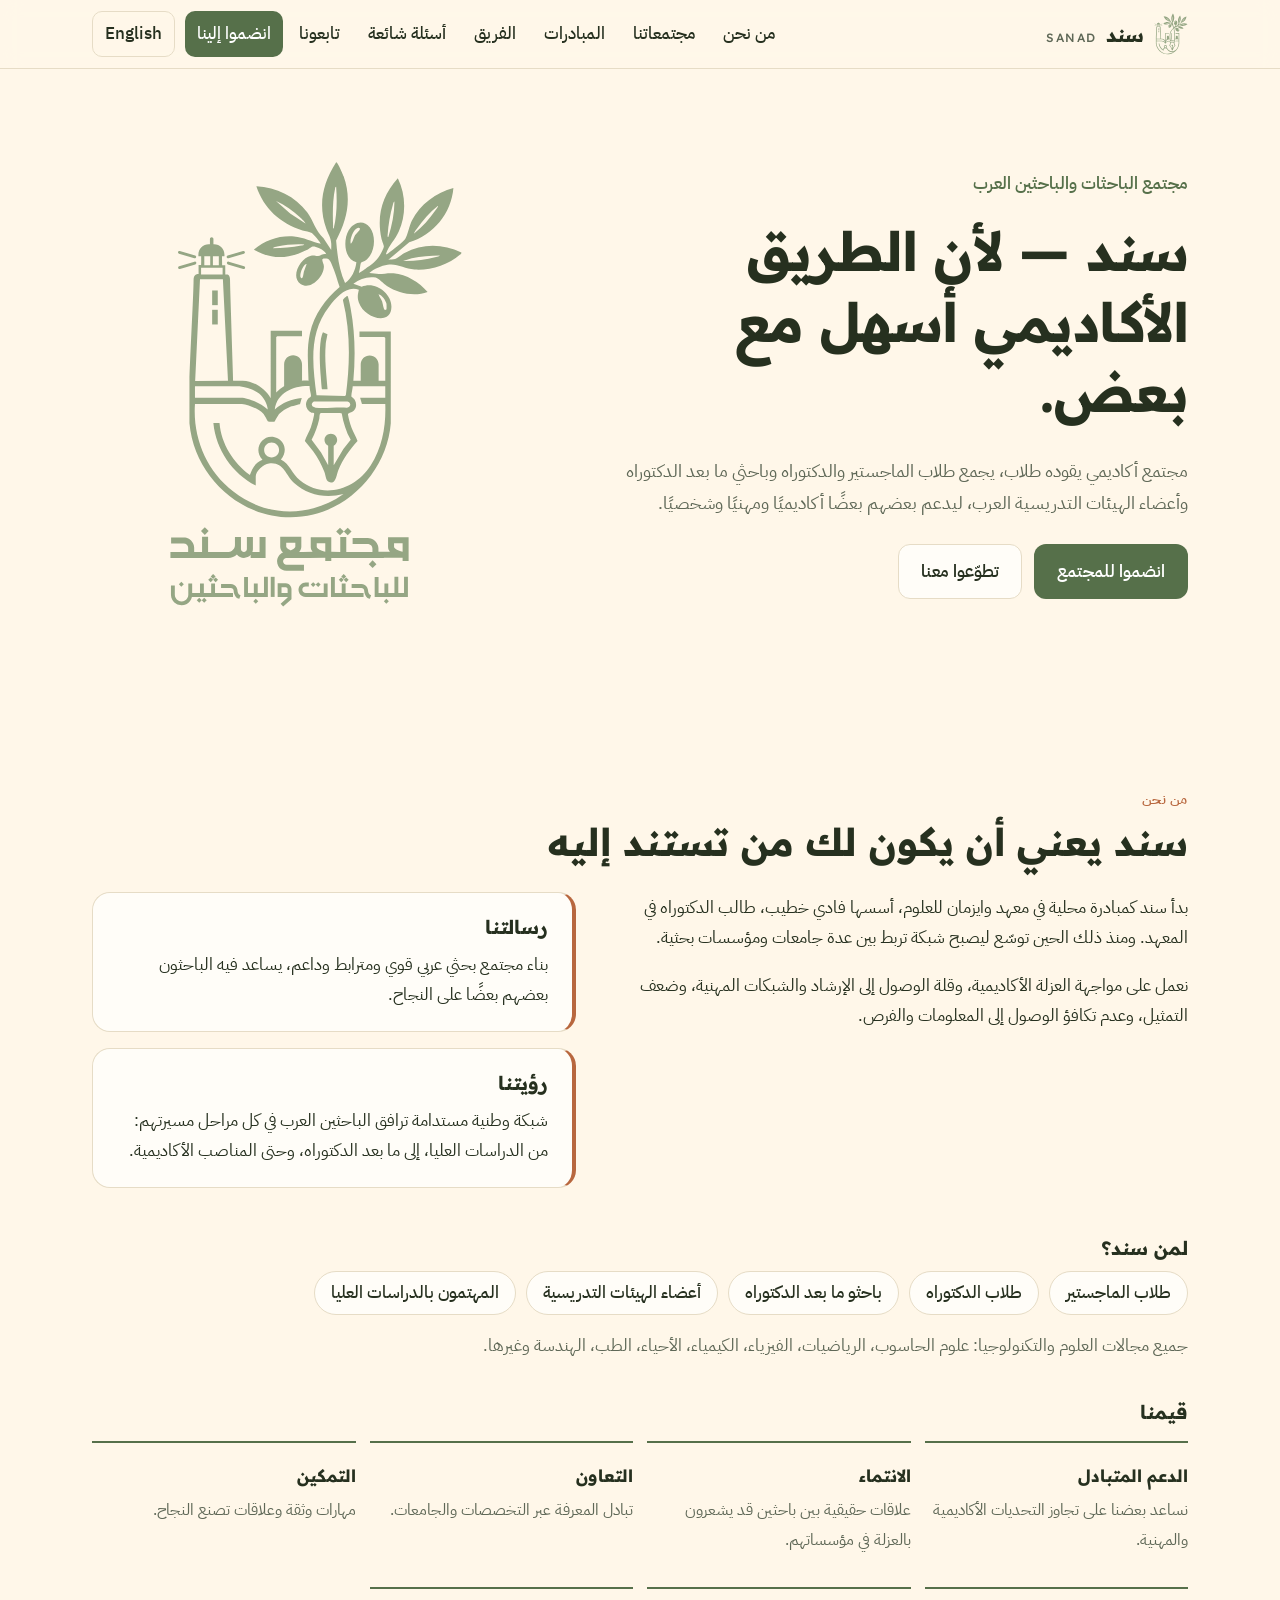
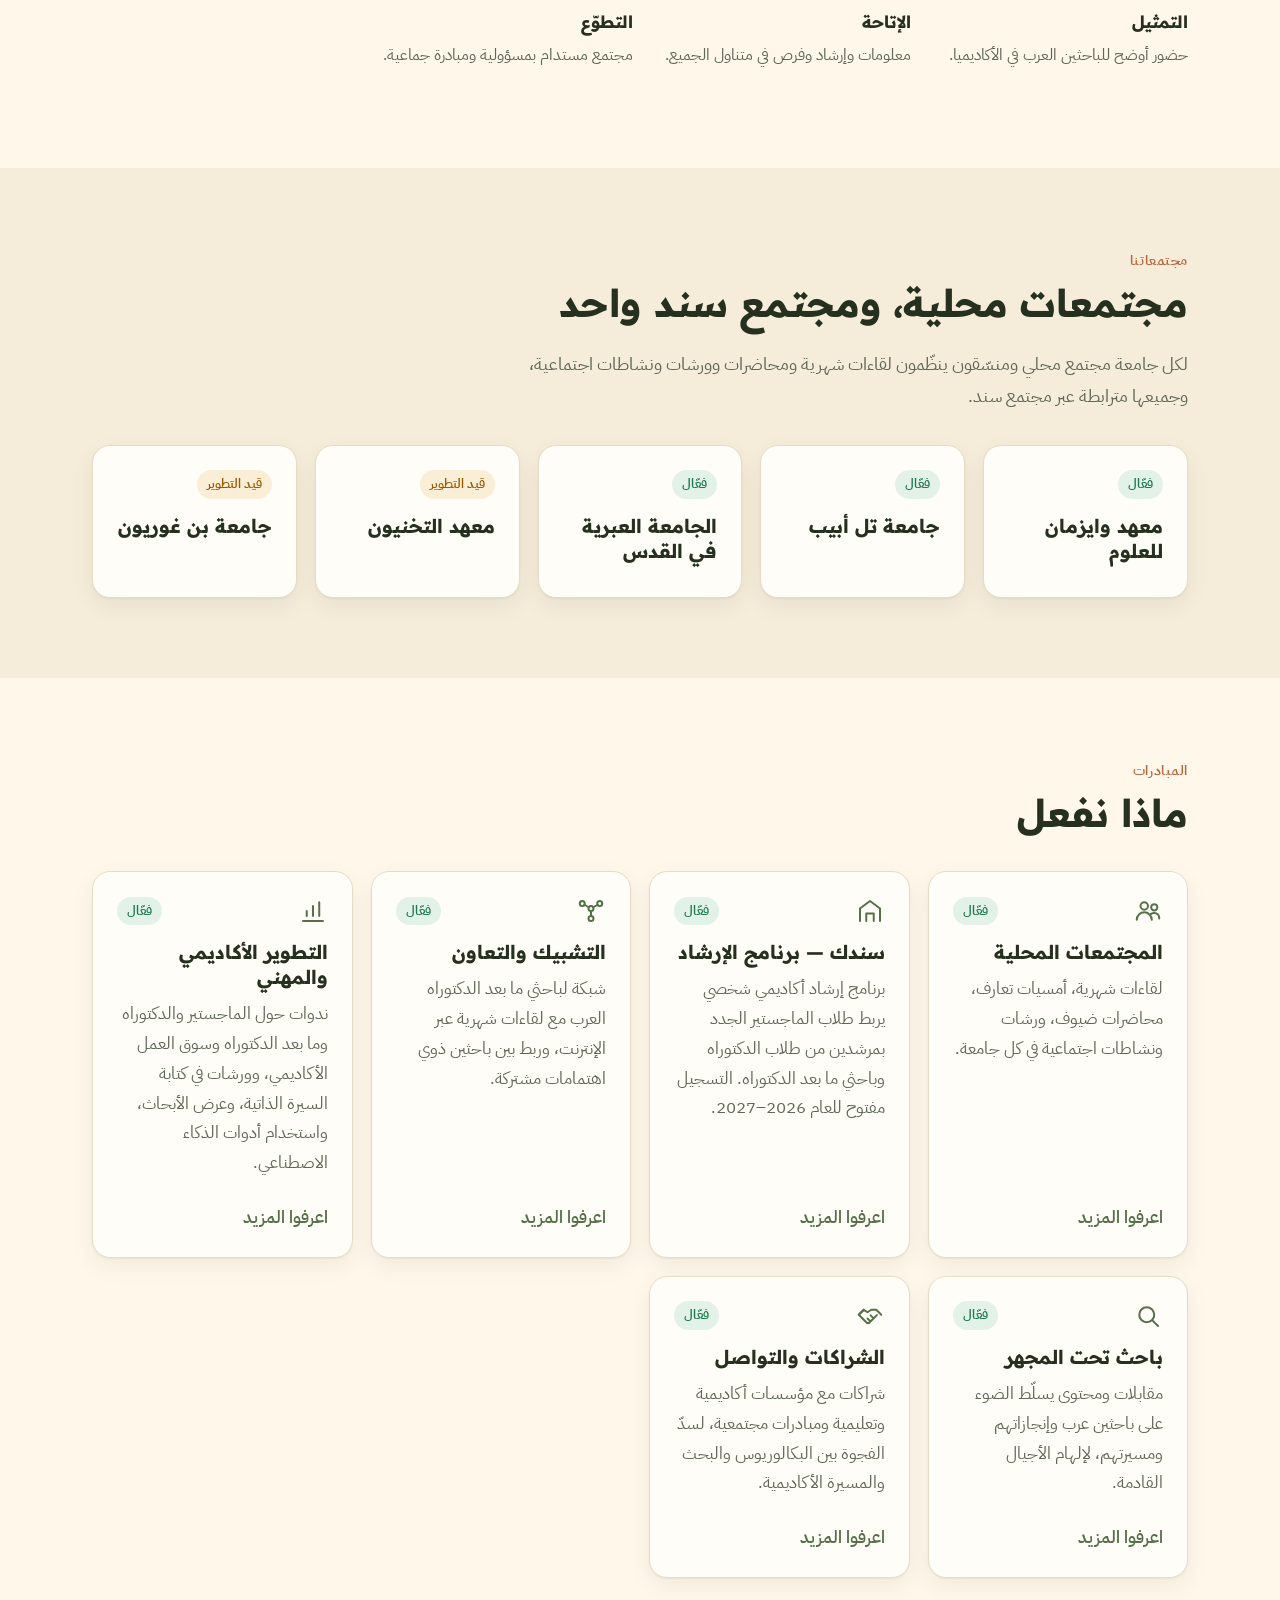
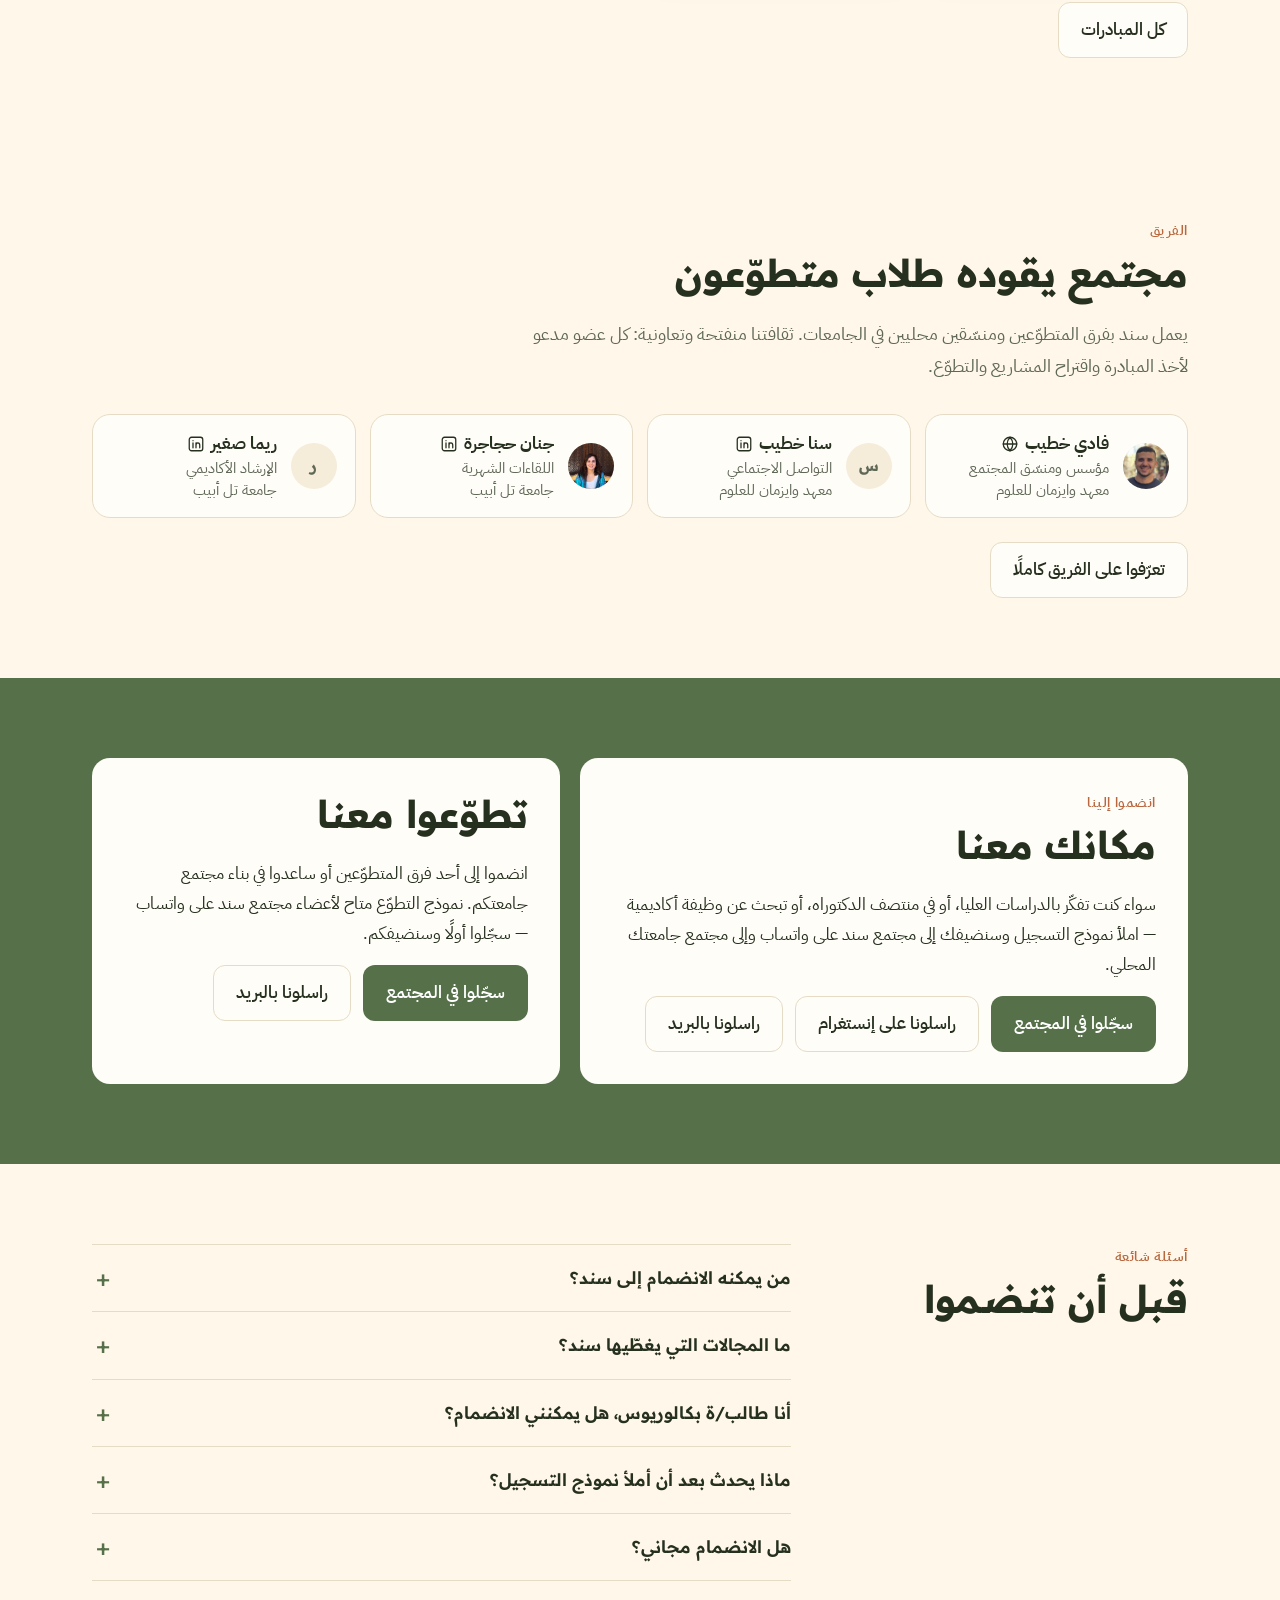
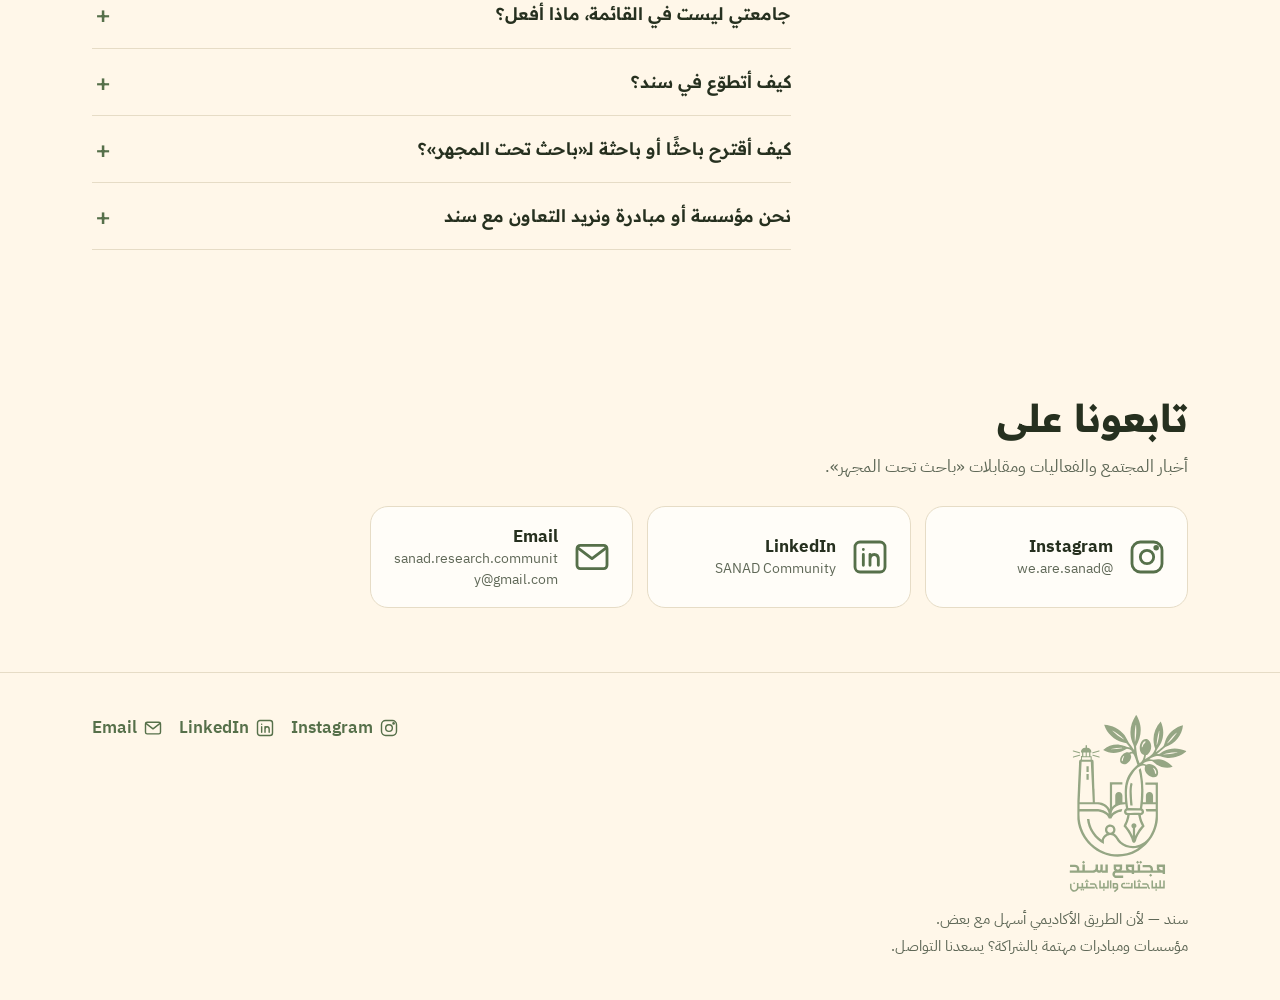
==== index.html @ 5032f876 "Initial SANAD community website Co-Authored-By: Claude Opus 5.5 <noreply@anthropic.com>" ====
<!doctype html>
<html lang="ar" dir="rtl">
<head>
  <meta charset="utf-8">
  <meta name="viewport" content="width=device-width, initial-scale=1">
  <title>سند | SANAD</title>
  <meta name="description" content="سند — مجتمع الباحثين العرب. SANAD — the Arab researchers community.">
  <link rel="preconnect" href="https://fonts.googleapis.com">
  <link rel="preconnect" href="https://fonts.gstatic.com" crossorigin>
  <link href="https://fonts.googleapis.com/css2?family=IBM+Plex+Sans+Arabic:wght@400;500;600&family=Readex+Pro:wght@500;600;700&display=swap" rel="stylesheet">
  <link rel="icon" type="image/svg+xml" href="images/brand/logo-mark.svg">
  <link rel="stylesheet" href="styles.css">
</head>
<body>
  <header class="site-header">
    <div class="wrap header-inner">
      <a href="#top" class="brand" aria-label="SANAD">
        <img class="brand-logo" src="images/brand/logo-mark.svg" alt="" width="34" height="42">
        <span class="brand-name">سند <span class="brand-latin">SANAD</span></span>
      </a>
      <button class="menu-toggle" aria-expanded="false" aria-controls="nav" aria-label="Menu">
        <span></span><span></span><span></span>
      </button>
      <nav id="nav" class="nav">
        <a href="#about" data-t="navAbout"></a>
        <a href="#communities" data-t="navCommunities"></a>
        <a href="programs.html" data-t="navPrograms"></a>
        <a href="team.html" data-t="navTeam"></a>
        <a href="#faq" data-t="navFaq"></a>
        <a href="#find-us" data-t="navFindUs"></a>
        <a href="#join" class="nav-cta" data-t="navJoin"></a>
        <button class="lang" type="button" data-t="langSwitch"></button>
      </nav>
    </div>
  </header>

  <main id="top">
    <section class="hero">
      <div class="wrap hero-grid">
        <div class="hero-copy">
          <p class="eyebrow" data-t="heroEyebrow"></p>
          <h1 data-t="heroTitle"></h1>
          <p class="lead" data-t="heroText"></p>
          <div class="actions">
            <a href="#join" class="btn btn-primary" data-t="ctaJoin"></a>
            <a href="#volunteer" class="btn btn-ghost" data-t="ctaVolunteer"></a>
          </div>
        </div>
        <div class="hero-art"><img class="hero-logo" src="images/brand/logo.svg" alt="مجتمع سند للباحثات والباحثين — SANAD" width="396" height="606"></div>
      </div>
    </section>

    <section id="about" class="section">
      <div class="wrap">
        <p class="kicker" data-t="aboutKicker"></p>
        <h2 data-t="aboutTitle"></h2>
        <div class="about-grid">
          <div class="prose">
            <p data-t="aboutStory"></p>
            <p data-t="aboutChallenges"></p>
          </div>
          <div class="mv">
            <div class="mv-card"><h3 data-t="missionLabel"></h3><p data-t="mission"></p></div>
            <div class="mv-card"><h3 data-t="visionLabel"></h3><p data-t="vision"></p></div>
          </div>
        </div>

        <div class="audience">
          <h3 data-t="audienceTitle"></h3>
          <ul class="chips" id="audience"></ul>
          <p class="muted" data-t="audienceFields"></p>
        </div>

        <h3 class="sub" data-t="valuesTitle"></h3>
        <ul class="values" id="values"></ul>
      </div>
    </section>

    <section id="communities" class="section section-tint">
      <div class="wrap">
        <p class="kicker" data-t="communitiesKicker"></p>
        <h2 data-t="communitiesTitle"></h2>
        <p class="lead narrow" data-t="communitiesText"></p>
        <div class="cards" id="communityList"></div>
      </div>
    </section>

    <section id="programs" class="section">
      <div class="wrap">
        <p class="kicker" data-t="programsKicker"></p>
        <h2 data-t="programsTitle"></h2>
        <div class="cards cards-3" id="programList"></div>
        <div class="actions"><a href="programs.html" class="btn btn-ghost" data-t="allPrograms"></a></div>
      </div>
    </section>

    <section id="team" class="section">
      <div class="wrap">
        <p class="kicker" data-t="teamKicker"></p>
        <h2 data-t="teamTitle"></h2>
        <p class="lead narrow" data-t="teamText"></p>
        <div class="team" id="teamList"></div>
        <div class="actions"><a href="team.html" class="btn btn-ghost" data-t="seeFullTeam"></a></div>
      </div>
    </section>

    <section id="join" class="section join">
      <div class="wrap join-grid">
        <div class="join-card join-main">
          <p class="kicker" data-t="joinKicker"></p>
          <h2 data-t="joinTitle"></h2>
          <p data-t="joinText"></p>
          <div class="actions" id="joinActions"></div>
        </div>
        <div class="join-card" id="volunteer">
          <h2 data-t="volunteerTitle"></h2>
          <p data-t="volunteerText"></p>
          <div class="actions" id="volunteerActions"></div>
        </div>
      </div>
    </section>
    <section id="faq" class="section">
      <div class="wrap faq-wrap">
        <div>
          <p class="kicker" data-t="faqKicker"></p>
          <h2 data-t="faqTitle"></h2>
        </div>
        <div class="faq" id="faqList"></div>
      </div>
    </section>

    <section id="find-us" class="section find-us">
      <div class="wrap">
        <h2 data-t="findUsTitle"></h2>
        <p class="muted" data-t="findUsText"></p>
        <div class="find-grid" id="findUs"></div>
      </div>
    </section>
  </main>

  <footer class="site-footer">
    <div class="wrap footer-inner">
      <div>
        <img class="footer-logo" src="images/brand/logo.svg" alt="مجتمع سند للباحثات والباحثين — SANAD">
        <p class="muted" data-t="footerTagline"></p>
        <p class="muted" data-t="footerPartners"></p>
      </div>
      <div class="social" id="social"></div>
    </div>
  </footer>

  <script src="content.js"></script>
  <script src="app.js"></script>
</body>
</html>
---- styles.css ----
:root {
  /* Brand: sage #95a684 on cream #fff7e9 (from the SANAD logo) */
  --brand: #95a684;
  --bg: #fff7e9;
  --bg-tint: #f5ecda;
  --surface: #fffdf8;
  --ink: #26301f;
  --muted: #5f6857;
  --line: #e6dcc6;
  --primary: #56704a;
  --primary-ink: #ffffff;
  --accent: #b8673e;
  --active: #1f7a4d;
  --active-bg: #e3f2e8;
  --forming: #9a5b00;
  --forming-bg: #fbeed6;
  --planned: #5a6170;
  --planned-bg: #eceef2;
  --radius: 18px;
  --shadow: 0 1px 2px rgba(23, 38, 42, .05), 0 8px 24px rgba(23, 38, 42, .06);
  --font-body: "IBM Plex Sans Arabic", system-ui, sans-serif;
  --font-display: "Readex Pro", "IBM Plex Sans Arabic", system-ui, sans-serif;
}

@media (prefers-color-scheme: dark) {
  :root:not([data-theme="light"]) {
    --bg: #161a13;
    --bg-tint: #1c2218;
    --surface: #22291d;
    --ink: #f1eee4;
    --muted: #aab3a0;
    --line: #333c2c;
    --primary: #b2c69f;
    --primary-ink: #172012;
    --accent: #e3956a;
    --active: #7fd6a3;
    --active-bg: #173a2a;
    --forming: #f3c16f;
    --forming-bg: #3a2d14;
    --planned: #b2b8c4;
    --planned-bg: #262d36;
    --shadow: 0 1px 2px rgba(0, 0, 0, .3);
  }
}

* { box-sizing: border-box; }
html { scroll-behavior: smooth; scroll-padding-top: 80px; }
body {
  margin: 0;
  background: var(--bg);
  color: var(--ink);
  font-family: var(--font-body);
  font-size: 17px;
  line-height: 1.75;
  -webkit-font-smoothing: antialiased;
}
h1, h2, h3, h4 { font-family: var(--font-display); line-height: 1.3; margin: 0 0 .5em; }
h1 { font-size: clamp(2rem, 5vw, 3.4rem); letter-spacing: -.01em; }
h2 { font-size: clamp(1.6rem, 3.5vw, 2.4rem); }
h3 { font-size: 1.2rem; }
h4 { font-size: 1.05rem; }
p { margin: 0 0 1em; }
a { color: var(--primary); }
ul { margin: 0; padding: 0; list-style: none; }

.wrap { max-width: 1160px; margin: 0 auto; padding-inline: 16px; }
@media (min-width: 720px) { .wrap { padding-inline: 32px; } }

.muted { color: var(--muted); }
.lead { font-size: 1.15rem; color: var(--muted); }
.narrow { max-width: 680px; }
.kicker {
  color: var(--accent);
  font-weight: 600;
  font-size: .9rem;
  letter-spacing: .04em;
  margin-bottom: .4em;
}
html[dir="ltr"] .kicker { text-transform: uppercase; }
.eyebrow { color: var(--primary); font-weight: 600; margin-bottom: 1em; }
.sub { margin-top: 2.5rem; }

/* Header */
.site-header {
  position: sticky; top: 0; z-index: 10;
  background: color-mix(in srgb, var(--bg) 88%, transparent);
  backdrop-filter: blur(10px);
  border-bottom: 1px solid var(--line);
}
.header-inner { display: flex; align-items: center; justify-content: space-between; height: 68px; }
.brand { display: flex; align-items: center; gap: 10px; text-decoration: none; color: var(--ink); }
.brand-logo { height: 42px; width: auto; display: block; }
.brand-name { font-family: var(--font-display); font-weight: 700; font-size: 1.25rem; }
.brand-latin { font-size: .75rem; letter-spacing: .12em; color: var(--muted); font-weight: 500; margin-inline-start: 4px; }

.nav { display: flex; align-items: center; gap: 4px; }
.nav a { color: var(--ink); text-decoration: none; padding: 8px 12px; border-radius: 10px; font-weight: 500; }
.nav a:hover { background: var(--bg-tint); }
.nav .nav-cta { background: var(--primary); color: var(--primary-ink); }
.nav .nav-cta:hover { background: var(--primary); opacity: .9; }
.lang {
  font: inherit; font-weight: 500; cursor: pointer;
  background: transparent; color: var(--ink);
  border: 1px solid var(--line); border-radius: 10px;
  padding: 7px 12px; margin-inline-start: 6px;
}
.menu-toggle { display: none; }

@media (max-width: 1100px) {
  .menu-toggle {
    display: flex; flex-direction: column; justify-content: center; gap: 5px;
    width: 44px; height: 44px; background: none; border: 0; cursor: pointer;
  }
  .menu-toggle span { display: block; height: 2px; background: var(--ink); border-radius: 2px; }
  .nav {
    display: none; position: absolute; top: 68px; inset-inline: 0;
    flex-direction: column; align-items: stretch;
    background: var(--bg); border-bottom: 1px solid var(--line);
    padding: 12px 16px 20px;
  }
  .nav.open { display: flex; }
  .nav a { padding: 12px; }
  .lang { margin: 8px 0 0; }
}

/* Buttons */
.actions { display: flex; flex-wrap: wrap; gap: 12px; margin-top: 1.5rem; }
.btn {
  display: inline-flex; align-items: center; justify-content: center;
  padding: 12px 22px; border-radius: 12px;
  font-weight: 600; text-decoration: none;
  border: 1.5px solid transparent;
  transition: transform .15s ease, opacity .15s ease;
}
.btn:hover { transform: translateY(-1px); }
.btn-primary { background: var(--primary); color: var(--primary-ink); }
.btn-ghost { border-color: var(--line); color: var(--ink); background: var(--surface); }
.btn-small { padding: 8px 16px; font-size: .95rem; }

/* Hero */
.hero { padding: 56px 0 72px; overflow: hidden; }
.hero-grid { display: grid; gap: 40px; align-items: center; }
@media (min-width: 900px) { .hero-grid { grid-template-columns: 1.15fr .85fr; } .hero { padding: 88px 0 96px; } }
.hero-logo { display: block; width: 100%; max-width: 300px; height: auto; margin-inline: auto; }
@media (max-width: 899px) { .hero-logo { max-width: 200px; } .hero-art { order: -1; } }

/* Sections */
.section { padding: 80px 0; }
.section-tint { background: var(--bg-tint); }

.about-grid { display: grid; gap: 32px; margin-top: 1.5rem; }
@media (min-width: 860px) { .about-grid { grid-template-columns: 1.2fr 1fr; } }
.prose p { font-size: 1.08rem; }
.mv { display: grid; gap: 16px; }
.mv-card {
  background: var(--surface); border: 1px solid var(--line);
  border-radius: var(--radius); padding: 22px 24px;
  border-inline-start: 4px solid var(--accent);
}
.mv-card p { margin: 0; }

.audience { margin-top: 3rem; }
.chips { display: flex; flex-wrap: wrap; gap: 10px; margin-bottom: 1rem; }
.chips li {
  background: var(--surface); border: 1px solid var(--line);
  border-radius: 999px; padding: 6px 16px; font-weight: 500;
}

.values { display: grid; gap: 14px; grid-template-columns: repeat(auto-fill, minmax(230px, 1fr)); margin-top: 1rem; }
.values li { padding: 18px 0; border-top: 2px solid var(--primary); }
.values strong { display: block; font-family: var(--font-display); margin-bottom: 4px; }
.values span { color: var(--muted); font-size: .97rem; }

/* Cards */
.cards { display: grid; gap: 18px; grid-template-columns: repeat(auto-fill, minmax(260px, 1fr)); margin-top: 2rem; }
.card {
  background: var(--surface); border: 1px solid var(--line);
  border-radius: var(--radius); padding: 24px;
  box-shadow: var(--shadow);
  display: flex; flex-direction: column;
}
.card p { color: var(--muted); }
.card-top { display: flex; align-items: center; justify-content: space-between; margin-bottom: 14px; min-height: 30px; }
.card-planned { background: transparent; box-shadow: none; border-style: dashed; }
.icon { width: 30px; height: 30px; color: var(--primary); }

.badge { font-size: .8rem; font-weight: 600; padding: 3px 10px; border-radius: 999px; white-space: nowrap; }
.badge-active { color: var(--active); background: var(--active-bg); }
.badge-forming { color: var(--forming); background: var(--forming-bg); }
.badge-planned { color: var(--planned); background: var(--planned-bg); }

/* Events */
.events-grid { display: grid; gap: 32px; }
@media (min-width: 860px) { .events-grid { grid-template-columns: 1fr 1fr; } }
.event, .empty {
  background: var(--surface); border: 1px solid var(--line);
  border-radius: var(--radius); padding: 22px; margin-bottom: 14px;
}
.event time { color: var(--accent); font-weight: 600; font-size: .95rem; }
.empty { border-style: dashed; background: transparent; }
.past li { padding: 16px 0; border-bottom: 1px solid var(--line); }
.past li:first-child { padding-top: 0; }
.past h4 { margin-bottom: 2px; }
.past p { margin: 0; }
.past .muted { font-size: .92rem; margin-bottom: 4px; }

/* Team */
.team { display: grid; gap: 14px; grid-template-columns: repeat(auto-fill, minmax(240px, 1fr)); margin-top: 2rem; }
.person {
  display: flex; align-items: center; gap: 14px;
  background: var(--surface); border: 1px solid var(--line);
  border-radius: var(--radius); padding: 16px 18px;
}
.person div { display: flex; flex-direction: column; line-height: 1.5; }
.person span:not(.avatar) { color: var(--muted); font-size: .93rem; }
.avatar {
  flex: none; display: grid; place-items: center;
  width: 46px; height: 46px; border-radius: 50%;
  background: var(--bg-tint); color: var(--primary);
  font-family: var(--font-display); font-weight: 700; font-size: 1.2rem;
}
.person-founder .avatar { background: var(--primary); color: var(--primary-ink); }

/* Join */
.join { background: var(--primary); }
.join-grid { display: grid; gap: 20px; }
@media (min-width: 860px) { .join-grid { grid-template-columns: 1.3fr 1fr; } }
.join-card { background: var(--surface); border-radius: var(--radius); padding: 32px; }
.join-card .actions { margin-top: 1rem; }

/* Footer */
.site-footer { padding: 40px 0; border-top: 1px solid var(--line); }
.footer-inner { display: flex; flex-wrap: wrap; gap: 24px; justify-content: space-between; align-items: flex-start; }
.footer-logo { width: 120px; height: auto; display: block; margin-bottom: 12px; }
.footer-inner .muted { margin: 0; font-size: .95rem; }
.social { display: flex; flex-wrap: wrap; gap: 16px; }
.social a { font-weight: 600; text-decoration: none; }

@media (prefers-reduced-motion: reduce) {
  html { scroll-behavior: auto; }
  .btn { transition: none; }
}

/* Team page */
.nav a[aria-current="page"] { background: var(--bg-tint); }
.page-hero { padding: 56px 0 24px; }
@media (min-width: 900px) { .page-hero { padding: 80px 0 32px; } }
.page-hero h1 { font-size: clamp(1.9rem, 4.5vw, 3rem); }
.jump { display: flex; flex-wrap: wrap; gap: 8px; margin: 1.5rem 0 2rem; }
.jump a {
  text-decoration: none; color: var(--ink); font-weight: 500;
  background: var(--surface); border: 1px solid var(--line);
  border-radius: 999px; padding: 6px 16px;
}
.jump a:hover { border-color: var(--primary); color: var(--primary); }

.team-group { padding-bottom: 56px; margin-bottom: 56px; border-bottom: 1px solid var(--line); scroll-margin-top: 90px; }
.team-group:last-child { border-bottom: 0; margin-bottom: 0; padding-bottom: 0; }
.team-group-head { max-width: 680px; }
.team-group-head h2 { font-size: clamp(1.4rem, 3vw, 1.9rem); margin-bottom: .25em; }
.team-group .team { margin-top: 1.25rem; }
.person-lead { border-color: var(--primary); }
.person-lead .avatar { background: var(--primary); color: var(--primary-ink); }
.person-empty { border-style: dashed; background: transparent; color: var(--muted); justify-content: center; text-align: center; min-height: 80px; }
.person strong a { color: inherit; text-decoration: none; }
.person strong a:hover { color: var(--primary); text-decoration: underline; }

/* Photos */
.avatar, .member-photo { position: relative; overflow: hidden; }
.avatar img, .member-photo img {
  position: absolute; inset: 0; width: 100%; height: 100%; object-fit: cover;
}

/* Member photo cards */
.members { display: grid; gap: 20px; grid-template-columns: repeat(auto-fill, minmax(150px, 1fr)); margin-top: 1.5rem; }
@media (min-width: 720px) { .members { grid-template-columns: repeat(auto-fill, minmax(190px, 1fr)); gap: 24px; } }
.members-sm { grid-template-columns: repeat(auto-fill, minmax(110px, 1fr)); gap: 14px; margin-top: .5rem; }
.member { position: relative; margin: 0; text-decoration: none; color: inherit; }
.member-photo {
  display: grid; place-items: center;
  aspect-ratio: 1; border-radius: var(--radius);
  background: linear-gradient(145deg, var(--bg-tint), color-mix(in srgb, var(--primary) 14%, var(--bg-tint)));
  border: 1px solid var(--line);
}
.initial { font-family: var(--font-display); font-weight: 700; font-size: clamp(2.2rem, 6vw, 3.2rem); color: var(--primary); opacity: .75; }
.members-sm .initial { font-size: 1.8rem; }
.member figcaption { padding-top: 12px; display: flex; flex-direction: column; line-height: 1.45; }
.member figcaption strong { font-family: var(--font-display); font-size: 1.05rem; }
.member figcaption strong a { color: inherit; text-decoration: none; }
.member figcaption strong a:hover { color: var(--primary); text-decoration: underline; }
.member figcaption span { color: var(--muted); font-size: .92rem; }
.member-tag {
  position: absolute; top: 10px; inset-inline-start: 10px;
  background: var(--primary); color: var(--primary-ink);
  font-size: .78rem; font-weight: 600; padding: 3px 10px; border-radius: 999px;
}
.member-lead .member-photo { border: 2px solid var(--primary); }
.member-empty .member-photo { background: transparent; border: 1.5px dashed var(--line); }
.member-empty:hover .member-photo { border-color: var(--primary); }
.member-empty .initial { font-weight: 500; opacity: .5; }
.avatar .initial { font-size: inherit; color: inherit; opacity: 1; }

/* Card link */
.card-link { margin-top: auto; padding-top: 8px; font-weight: 600; text-decoration: none; }
.card-link:hover { text-decoration: underline; }

/* Find us */
.find-us { padding: 64px 0; }
.find-us h2 { margin-bottom: .2em; }
.find-grid { display: grid; gap: 14px; grid-template-columns: repeat(auto-fill, minmax(240px, 1fr)); margin-top: 1.5rem; }
.find-card {
  display: flex; align-items: center; gap: 14px;
  background: var(--surface); border: 1px solid var(--line); border-radius: var(--radius);
  padding: 18px 20px; text-decoration: none; color: var(--ink);
  transition: border-color .15s ease, transform .15s ease;
}
.find-card:hover { border-color: var(--primary); transform: translateY(-2px); }
.find-card .social-icon { width: 40px; height: 40px; flex: none; color: var(--primary); }
.find-card span { display: flex; flex-direction: column; line-height: 1.4; min-width: 0; }
.find-card small { color: var(--muted); font-size: .9rem; overflow-wrap: anywhere; }
.social-link { display: inline-flex; align-items: center; gap: 6px; }
.social-link .social-icon { width: 20px; height: 20px; }

/* Spotlight: reel carousel */
.reel-carousel { position: relative; margin-top: 1.5rem; --slide: min(340px, 78vw); }
.rc-track {
  display: flex; gap: 24px; overflow-x: auto; overscroll-behavior-x: contain;
  scroll-snap-type: x mandatory; scrollbar-width: none;
  padding: 8px calc(50% - var(--slide) / 2) 12px;
}
.rc-track::-webkit-scrollbar { display: none; }
.rc-track .episode {
  flex: 0 0 var(--slide); scroll-snap-align: center;
  opacity: .4; transform: scale(.9); transition: opacity .35s ease, transform .35s ease;
}
.rc-track .episode.is-active { opacity: 1; transform: none; }
.rc-track .episode:not(.is-active) { cursor: pointer; }
.rc-track .episode:not(.is-active) iframe { pointer-events: none; }
.rc-btn {
  position: absolute; top: calc(8px + (54px + var(--slide) * 1.245) / 2); transform: translateY(-50%);
  width: 48px; height: 48px; border-radius: 50%; cursor: pointer; z-index: 2;
  display: grid; place-items: center; font-size: 1.9rem; line-height: 1;
  background: var(--surface); color: var(--primary); border: 1px solid var(--line); box-shadow: var(--shadow);
  transition: background .2s ease, opacity .2s ease;
}
.rc-btn:hover:not(:disabled) { background: var(--primary); color: var(--primary-ink); }
.rc-btn:disabled { opacity: .35; cursor: default; }
.rc-prev { inset-inline-start: calc(50% - var(--slide) / 2 - 72px); }
.rc-next { inset-inline-end: calc(50% - var(--slide) / 2 - 72px); }
html[dir="rtl"] .rc-btn { transform: translateY(-50%) scaleX(-1); }
@media (max-width: 600px) {
  .rc-prev { inset-inline-start: 4px; }
  .rc-next { inset-inline-end: 4px; }
  .rc-btn { width: 40px; height: 40px; font-size: 1.6rem; }
}
.rc-nav { display: flex; align-items: center; justify-content: center; gap: 14px; margin-top: 10px; }
.rc-dots { display: flex; gap: 8px; }
.rc-dot { width: 10px; height: 10px; padding: 0; border-radius: 999px; border: 0; cursor: pointer; background: var(--line); transition: width .25s ease, background .25s ease; }
.rc-dot[aria-current="true"] { width: 28px; background: var(--primary); }
.rc-counter { font-size: .88rem; font-weight: 600; color: var(--muted); font-variant-numeric: tabular-nums; }
@media (prefers-reduced-motion: reduce) { .rc-track .episode, .rc-dot { transition: none; } }
.episode { margin: 0; width: 100%; }
.episode-wide { grid-column: 1 / -1; max-width: 760px; }
.reel-frame {
  position: relative; overflow: hidden; background: #0f130d;
  border-radius: 20px; box-shadow: 0 14px 34px rgba(40, 50, 30, .18);
}
.reel-frame iframe { position: absolute; border: 0; display: block; }
/* Instagram: keep the embed's header and video, hide the likes/comments footer.
   The embed's video area is ~124.5% of its width, plus a ~54px header. */
.episode-instagram { container-type: inline-size; }
.reel-instagram { height: calc(54px + 124.5cqw); background: var(--surface); border: 1px solid var(--line); }
.reel-instagram iframe { top: 0; left: 0; width: 100%; height: 900px; }
.reel-wide { aspect-ratio: 16 / 9; }
.reel-vertical { aspect-ratio: 9 / 16; }
.reel-wide iframe, .reel-vertical iframe { inset: 0; width: 100%; height: 100%; }
.episode figcaption { padding-top: 12px; display: flex; align-items: center; justify-content: space-between; gap: 8px; flex-wrap: wrap; line-height: 1.45; }
.episode-num {
  align-self: flex-start; font-size: .78rem; font-weight: 700; letter-spacing: .02em;
  color: var(--primary); background: color-mix(in srgb, var(--brand) 20%, transparent);
  padding: 2px 10px; border-radius: 999px;
}
.episode figcaption strong { font-family: var(--font-display); font-size: 1.15rem; }
.episode-meta { color: var(--muted); font-size: .92rem; }
.episode-link { font-size: .9rem; font-weight: 600; text-decoration: none; }
.episode-link::after { content: " ↗"; }
.episode-link:hover { text-decoration: underline; }

/* Program cards as links */
a.card { text-decoration: none; color: inherit; transition: border-color .15s ease, transform .15s ease; }
a.card:hover { border-color: var(--primary); transform: translateY(-2px); }
a.card:hover .card-link { text-decoration: underline; }
.card-link { color: var(--primary); }

/* Programs & program pages */
.section-top-0 { padding-top: 0; }
.back-link { display: inline-block; margin-bottom: 1.5rem; font-weight: 600; text-decoration: none; }
.back-link::before { content: "→ "; }
html[dir="ltr"] .back-link::before { content: "← "; }
.program-head-top { display: flex; align-items: center; gap: 12px; margin-bottom: 1rem; }
.program-head-top .icon { width: 44px; height: 44px; }
.status-note {
  max-width: 680px; padding: 14px 18px; border-radius: 12px; font-weight: 500;
  border-inline-start: 4px solid;
}
.status-note-forming { background: var(--forming-bg); color: var(--forming); }
.status-note-planned { background: var(--planned-bg); color: var(--planned); }

.program-sections { display: grid; gap: 20px; grid-template-columns: repeat(auto-fit, minmax(300px, 1fr)); }
.program-section {
  background: var(--surface); border: 1px solid var(--line);
  border-radius: var(--radius); padding: 28px;
}
.program-section h2, .program-block h2 { font-size: 1.35rem; }
.program-block { margin-top: 56px; }
.program-block:first-child { margin-top: 0; }
.check-list li { position: relative; padding: 8px 0; padding-inline-start: 30px; border-bottom: 1px dashed var(--line); }
.check-list li:last-child { border-bottom: 0; }
.check-list li::before {
  content: ""; position: absolute; inset-inline-start: 0; top: 15px;
  width: 16px; height: 16px; border-radius: 50%;
  background: color-mix(in srgb, var(--brand) 35%, transparent);
  box-shadow: inset 0 0 0 4px var(--surface), inset 0 0 0 16px var(--primary);
}
.uni-list { display: grid; gap: 10px; grid-template-columns: repeat(auto-fill, minmax(260px, 1fr)); }
.uni-list li {
  display: flex; align-items: center; justify-content: space-between; gap: 12px;
  background: var(--surface); border: 1px solid var(--line); border-radius: 12px; padding: 14px 18px; font-weight: 500;
}

/* FAQ */
.faq-wrap { display: grid; gap: 24px; }
@media (min-width: 900px) { .faq-wrap { grid-template-columns: 1fr 2fr; gap: 48px; } }
.faq { border-top: 1px solid var(--line); }
.faq-item { border-bottom: 1px solid var(--line); }
.faq-item summary {
  cursor: pointer; list-style: none; position: relative;
  padding: 18px 0; padding-inline-end: 36px;
  font-family: var(--font-display); font-weight: 600; font-size: 1.08rem;
}
.faq-item summary::-webkit-details-marker { display: none; }
.faq-item summary::after {
  content: "+"; position: absolute; inset-inline-end: 4px; top: 50%; transform: translateY(-50%);
  font-size: 1.5rem; font-weight: 400; color: var(--primary); transition: transform .2s ease;
}
.faq-item[open] summary::after { transform: translateY(-50%) rotate(45deg); }
.faq-item summary:hover { color: var(--primary); }
.faq-item summary:focus-visible { outline: 2px solid var(--primary); outline-offset: 4px; border-radius: 4px; }
.faq-answer { padding-bottom: 20px; color: var(--muted); max-width: 680px; }
.faq-answer p { margin-bottom: .5em; }

#communityList { grid-template-columns: repeat(auto-fill, minmax(190px, 1fr)); }

/* Profile link next to a name */
.profile-link {
  display: inline-flex; vertical-align: middle; margin-inline-start: 6px;
  color: var(--muted); border-radius: 6px;
}
.profile-link:hover, .profile-link:focus-visible { color: var(--primary); }
.profile-link .social-icon { width: 18px; height: 18px; }
.person strong, .member figcaption strong { display: inline-flex; align-items: center; flex-wrap: wrap; }
.team-groups-section { padding-top: 24px; }

/* Gallery: mosaic with a large feature photo */
.gallery-block {
  background: var(--surface); border: 1px solid var(--line);
  border-radius: calc(var(--radius) + 6px); padding: 28px;
  box-shadow: var(--shadow);
}
@media (max-width: 600px) { .gallery-block { padding: 16px; } }
.gallery-head { display: flex; align-items: baseline; justify-content: space-between; gap: 12px; margin-bottom: 18px; }
.gallery-head h2 { margin: 0; font-size: 1.35rem; }
.gallery-count {
  font-size: .85rem; font-weight: 600; color: var(--primary);
  background: color-mix(in srgb, var(--brand) 18%, transparent); padding: 3px 12px; border-radius: 999px;
}
.gallery {
  display: grid; gap: 10px;
  grid-template-columns: repeat(4, 1fr);
  grid-auto-rows: 170px;
  grid-auto-flow: dense;
}
.gallery-item:nth-child(6n + 1) { grid-column: span 2; grid-row: span 2; }
.gallery-item:nth-child(6n + 2) { grid-row: span 2; }
@media (max-width: 760px) {
  .gallery { grid-template-columns: repeat(2, 1fr); grid-auto-rows: 130px; }
  .gallery-item:nth-child(6n + 2) { grid-row: span 1; }
  /* a leftover photo on its own row fills the row */
  .gallery-item:nth-child(even):last-child { grid-column: span 2; }
}
.gallery-item {
  position: relative; display: block; padding: 0; border: 0; cursor: zoom-in;
  background: var(--bg-tint); border-radius: 14px; overflow: hidden;
}
.gallery-item img {
  width: 100%; height: 100%; object-fit: cover; display: block;
  transition: transform .5s cubic-bezier(.2, .7, .2, 1), filter .3s ease;
}
.gallery-item::after {
  content: ""; position: absolute; inset: 0; pointer-events: none;
  background: linear-gradient(to top, rgba(20, 28, 15, .55), transparent 55%);
  opacity: 0; transition: opacity .3s ease;
}
.gallery-item:hover img { transform: scale(1.06); }
.gallery-item:hover::after, .gallery-item:focus-visible::after { opacity: 1; }
.gallery-item:focus-visible { outline: 3px solid var(--primary); outline-offset: 3px; }
.gallery-caption {
  position: absolute; z-index: 1; inset-inline: 14px; bottom: 12px;
  color: #fff; font-weight: 600; font-size: .95rem; text-align: start;
  opacity: 0; transform: translateY(6px); transition: opacity .3s ease, transform .3s ease;
}
.gallery-item:hover .gallery-caption, .gallery-item:focus-visible .gallery-caption { opacity: 1; transform: none; }

/* Lightbox */
.lightbox { border: 0; padding: 0; background: transparent; max-width: 100vw; max-height: 100vh; width: 100vw; height: 100vh; overflow: hidden; }
.lightbox[open] { display: grid; place-items: center; }
.lightbox::backdrop { background: rgba(12, 16, 10, .9); backdrop-filter: blur(4px); }
.lightbox figure { margin: 0; display: flex; flex-direction: column; align-items: center; gap: 12px; }
.lightbox img { display: block; max-width: 86vw; max-height: 80vh; border-radius: 14px; box-shadow: 0 20px 60px rgba(0, 0, 0, .5); }
.lightbox figcaption { color: #f1eee4; font-weight: 500; min-height: 1.5em; }
.lb-in { animation: lb-in .35s ease; }
@keyframes lb-in { from { opacity: 0; transform: scale(.97); } to { opacity: 1; transform: none; } }
.lb-btn {
  position: absolute; display: grid; place-items: center;
  width: 46px; height: 46px; border-radius: 50%; border: 0; cursor: pointer;
  background: rgba(255, 255, 255, .12); color: #fff; font-size: 1.8rem; line-height: 1;
  transition: background .2s ease;
}
.lb-btn:hover, .lb-btn:focus-visible { background: rgba(255, 255, 255, .25); }
.lb-close { top: 20px; inset-inline-end: 20px; font-size: 1.6rem; }
.lb-prev { inset-inline-start: 20px; top: 50%; transform: translateY(-50%); }
.lb-next { inset-inline-end: 20px; top: 50%; transform: translateY(-50%); }
html[dir="rtl"] .lb-prev, html[dir="rtl"] .lb-next { transform: translateY(-50%) scaleX(-1); }
.lb-counter { position: absolute; bottom: 20px; left: 50%; transform: translateX(-50%); color: rgba(255, 255, 255, .7); font-size: .9rem; }
@media (max-width: 600px) { .lb-prev, .lb-next { top: auto; bottom: 12px; transform: none; } html[dir="rtl"] .lb-prev, html[dir="rtl"] .lb-next { transform: scaleX(-1); } }
@media (prefers-reduced-motion: reduce) {
  .gallery-item img, .gallery-item::after, .gallery-caption { transition: none; }
  .lb-in { animation: none; }
}
.program-block + .program-sections { margin-top: 40px; }

/* Program announcement */
.announce {
  display: grid; gap: 28px; align-items: center; margin-top: 2rem;
  background: var(--surface); border: 1.5px solid color-mix(in srgb, var(--brand) 60%, var(--line));
  border-radius: calc(var(--radius) + 6px); padding: 24px; box-shadow: var(--shadow);
}
@media (min-width: 760px) { .announce { grid-template-columns: 260px 1fr; padding: 28px; gap: 36px; } }
.announce-poster .gallery-item { aspect-ratio: 3 / 4; width: 100%; max-width: 260px; margin-inline: auto; border-radius: 14px; box-shadow: 0 10px 30px rgba(40, 50, 30, .18); }
.announce-body h2 { font-size: clamp(1.3rem, 2.6vw, 1.7rem); margin: .6rem 0 .5rem; }
.announce-body p { color: var(--muted); max-width: 560px; }
.announce-badge {
  display: inline-flex; align-items: center; gap: 8px;
  font-size: .85rem; font-weight: 700; color: var(--active); background: var(--active-bg);
  padding: 4px 12px; border-radius: 999px;
}
.pulse { width: 8px; height: 8px; border-radius: 50%; background: currentColor; animation: pulse 1.8s ease-out infinite; }
@keyframes pulse {
  0% { box-shadow: 0 0 0 0 color-mix(in srgb, var(--active) 60%, transparent); }
  100% { box-shadow: 0 0 0 10px transparent; }
}
@media (prefers-reduced-motion: reduce) { .pulse { animation: none; } }
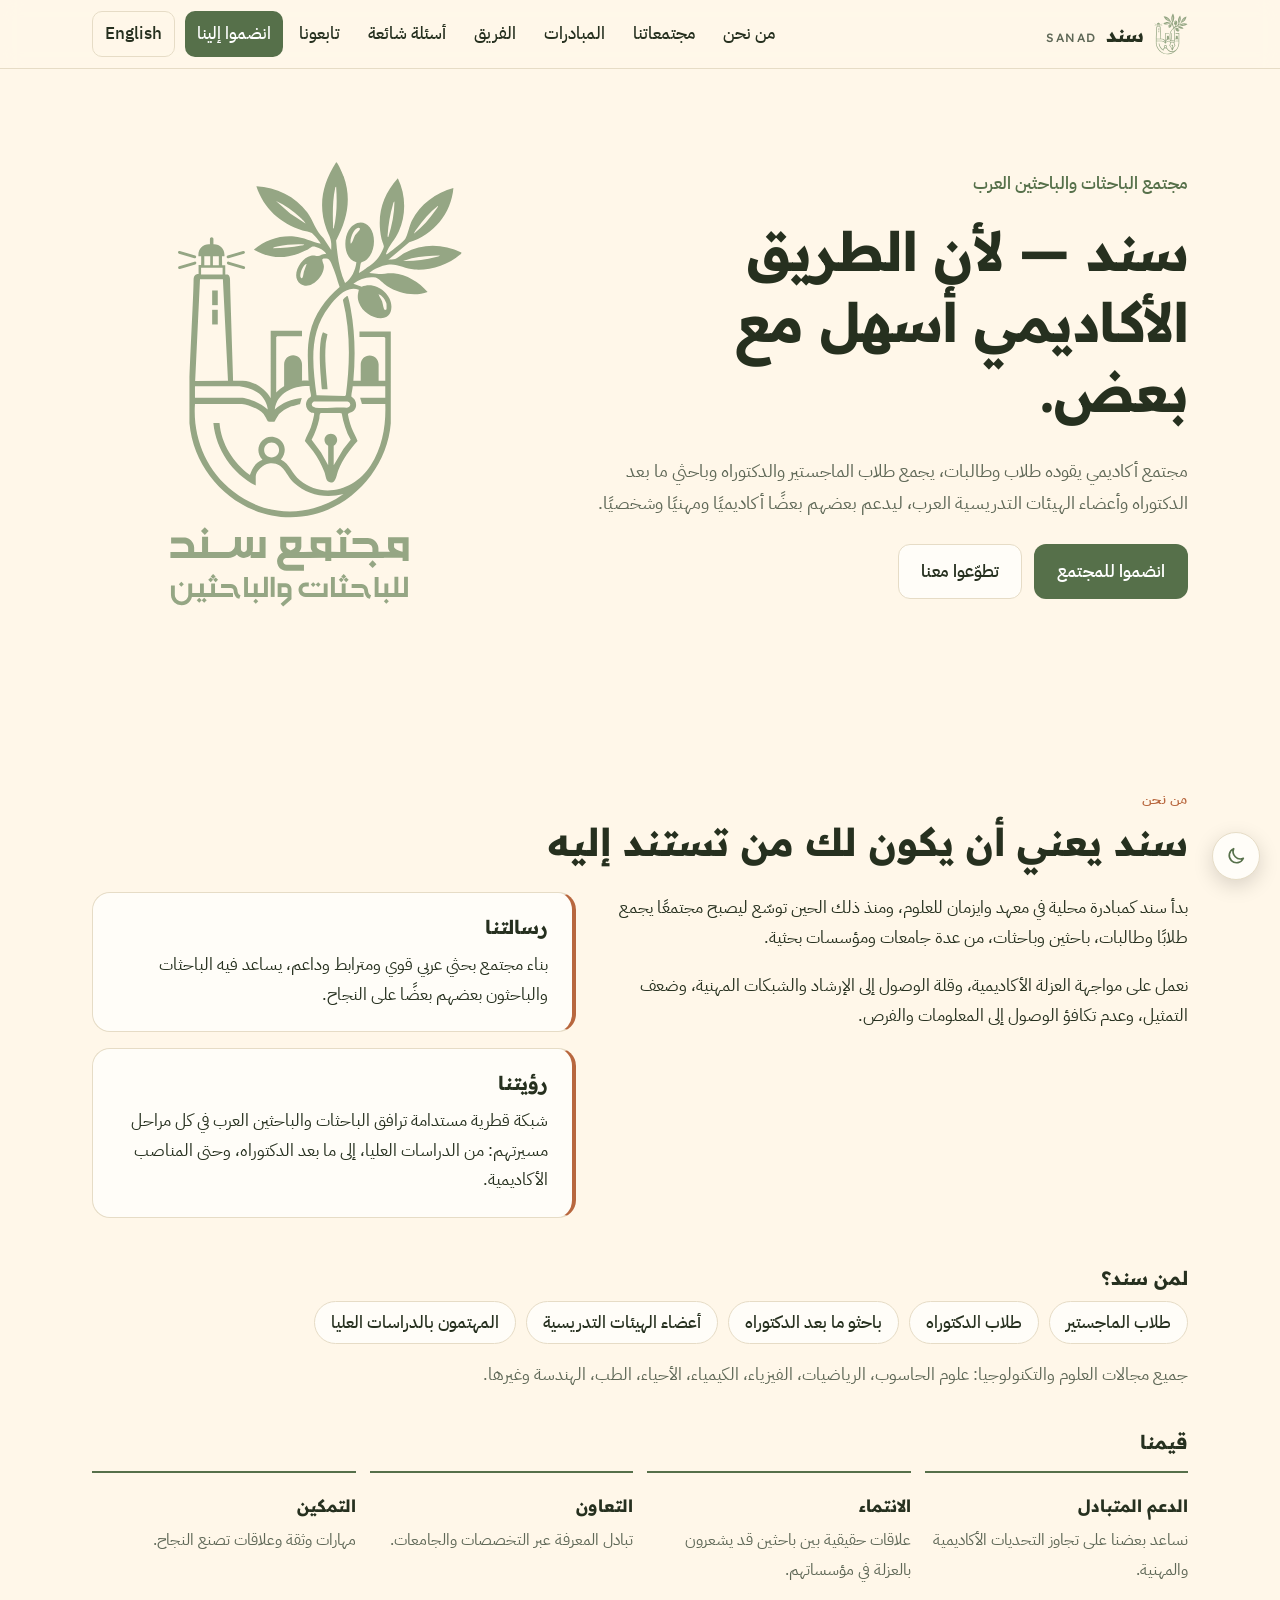
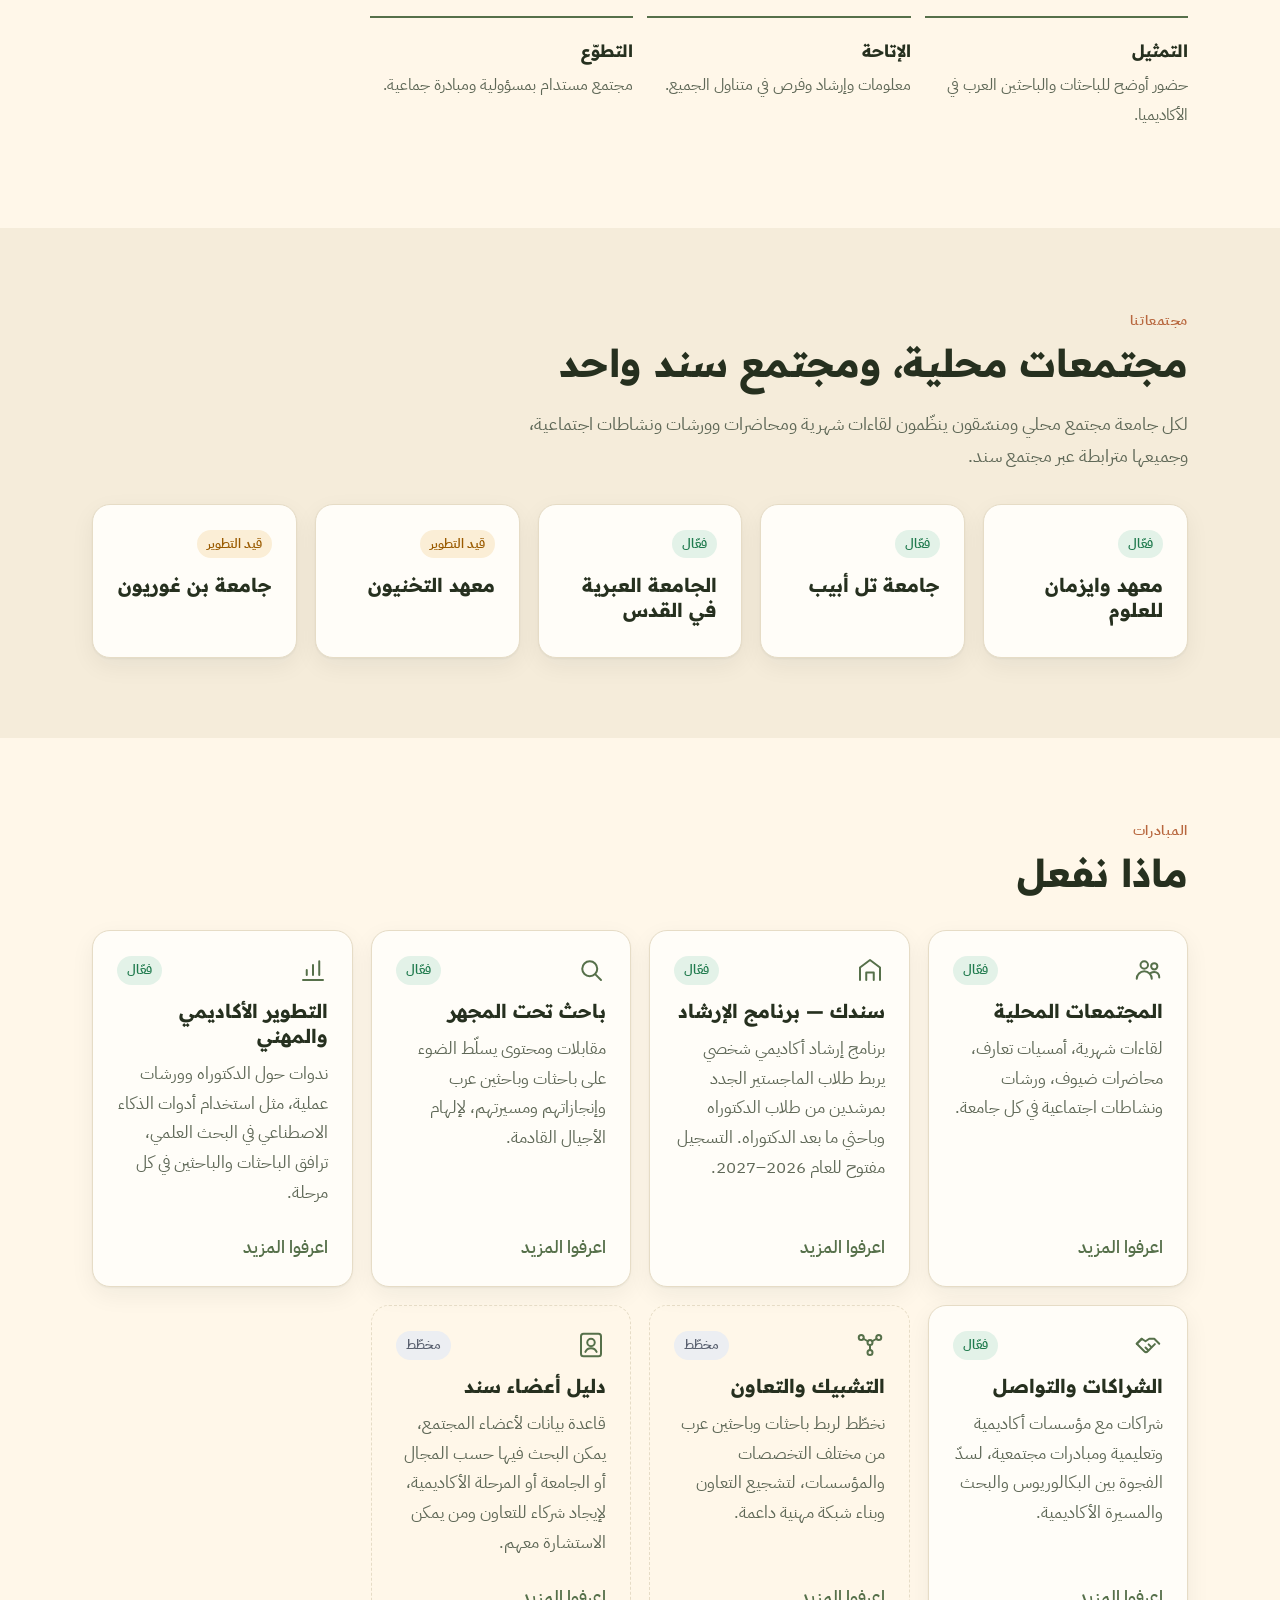
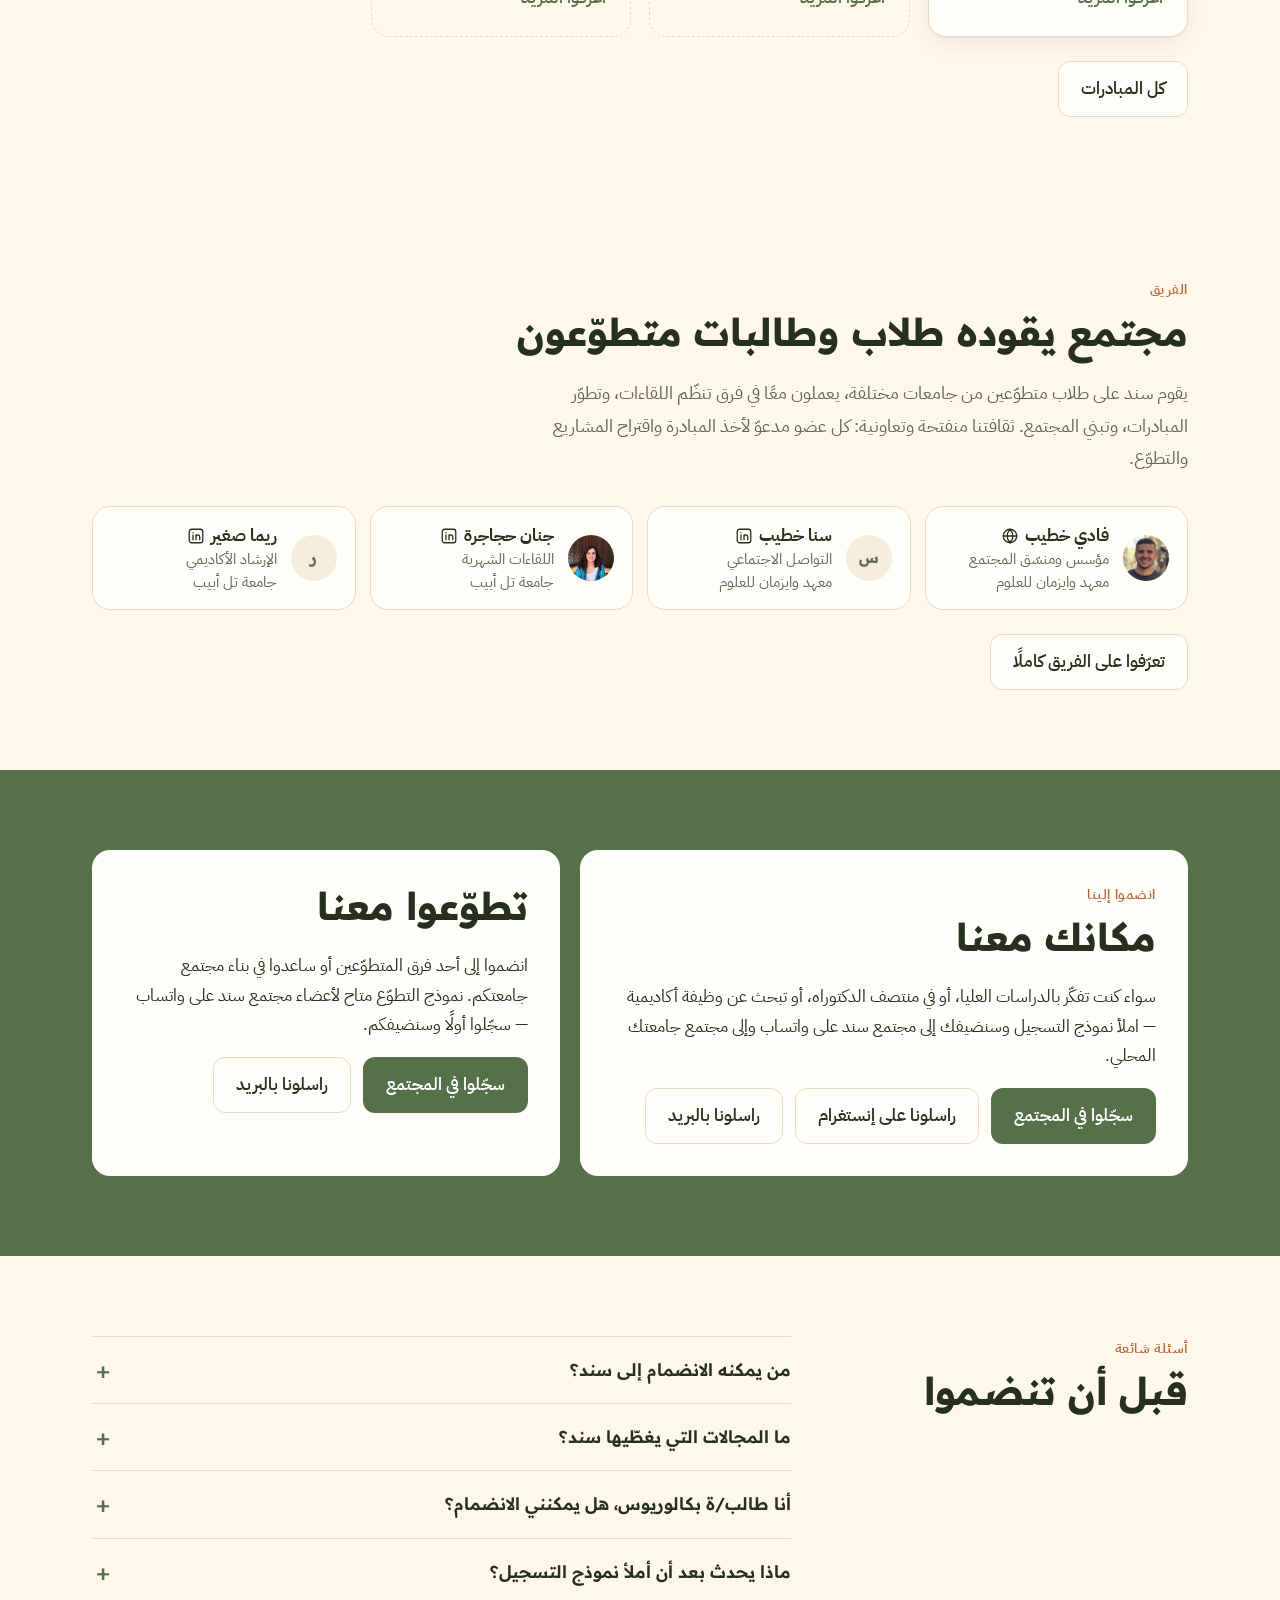
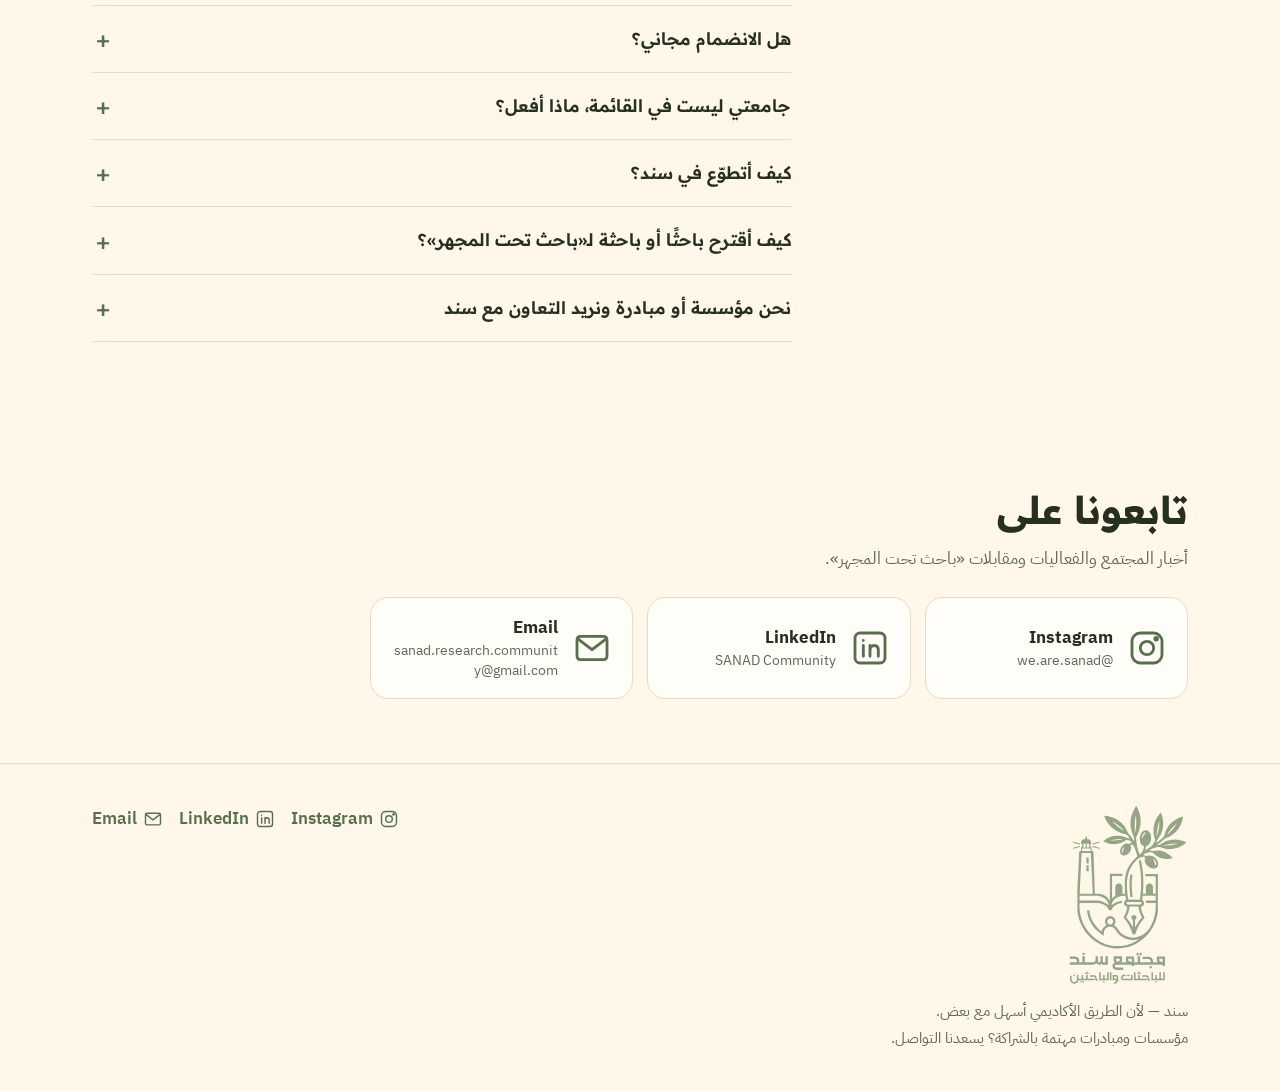
==== commit 2b0f19c4: "Update programs, add member directory, feminine forms, dark/light toggle Co-Authored-By: Claude Opus" ====
--- a/index.html
+++ b/index.html
@@ -10,6 +10,10 @@
   <link href="https://fonts.googleapis.com/css2?family=IBM+Plex+Sans+Arabic:wght@400;500;600&family=Readex+Pro:wght@500;600;700&display=swap" rel="stylesheet">
   <link rel="icon" type="image/svg+xml" href="images/brand/logo-mark.svg">
   <link rel="stylesheet" href="styles.css">
+  <script>
+    // Apply a saved light/dark choice before the page paints; otherwise follow the system setting.
+    try { const t = localStorage.getItem("sanad-theme"); if (t === "light" || t === "dark") document.documentElement.dataset.theme = t; } catch (e) {}
+  </script>
 </head>
 <body>
   <header class="site-header">
--- a/styles.css
+++ b/styles.css
@@ -1,4 +1,5 @@
 :root {
+  color-scheme: light;
   /* Brand: sage #95a684 on cream #fff7e9 (from the SANAD logo) */
   --brand: #95a684;
   --bg: #fff7e9;
@@ -10,6 +11,7 @@
   --primary: #56704a;
   --primary-ink: #ffffff;
   --accent: #b8673e;
+  --band: #56704a;
   --active: #1f7a4d;
   --active-bg: #e3f2e8;
   --forming: #9a5b00;
@@ -24,6 +26,7 @@
 
 @media (prefers-color-scheme: dark) {
   :root:not([data-theme="light"]) {
+    color-scheme: dark;
     --bg: #161a13;
     --bg-tint: #1c2218;
     --surface: #22291d;
@@ -33,6 +36,7 @@
     --primary: #b2c69f;
     --primary-ink: #172012;
     --accent: #e3956a;
+    --band: #2b3824;
     --active: #7fd6a3;
     --active-bg: #173a2a;
     --forming: #f3c16f;
@@ -42,6 +46,27 @@
     --shadow: 0 1px 2px rgba(0, 0, 0, .3);
   }
 }
+:root[data-theme="dark"] {
+    color-scheme: dark;
+    --bg: #161a13;
+    --bg-tint: #1c2218;
+    --surface: #22291d;
+    --ink: #f1eee4;
+    --muted: #aab3a0;
+    --line: #333c2c;
+    --primary: #b2c69f;
+    --primary-ink: #172012;
+    --accent: #e3956a;
+    --band: #2b3824;
+    --active: #7fd6a3;
+    --active-bg: #173a2a;
+    --forming: #f3c16f;
+    --forming-bg: #3a2d14;
+    --planned: #b2b8c4;
+    --planned-bg: #262d36;
+    --shadow: 0 1px 2px rgba(0, 0, 0, .3);
+  }
+
 
 * { box-sizing: border-box; }
 html { scroll-behavior: smooth; scroll-padding-top: 80px; }
@@ -222,7 +247,7 @@
 .person-founder .avatar { background: var(--primary); color: var(--primary-ink); }
 
 /* Join */
-.join { background: var(--primary); }
+.join { background: var(--band); }
 .join-grid { display: grid; gap: 20px; }
 @media (min-width: 860px) { .join-grid { grid-template-columns: 1.3fr 1fr; } }
 .join-card { background: var(--surface); border-radius: var(--radius); padding: 32px; }
@@ -560,3 +585,17 @@
   100% { box-shadow: 0 0 0 10px transparent; }
 }
 @media (prefers-reduced-motion: reduce) { .pulse { animation: none; } }
+
+/* Floating light/dark toggle */
+.theme-toggle {
+  position: fixed; bottom: 20px; inset-inline-start: 20px; z-index: 20;
+  width: 48px; height: 48px; border-radius: 50%; cursor: pointer;
+  display: grid; place-items: center;
+  background: var(--surface); color: var(--primary);
+  border: 1px solid var(--line); box-shadow: 0 6px 20px rgba(0, 0, 0, .15);
+  transition: transform .2s ease, border-color .2s ease;
+}
+.theme-toggle:hover { transform: translateY(-2px); border-color: var(--primary); }
+.theme-toggle:focus-visible { outline: 3px solid var(--primary); outline-offset: 3px; }
+.theme-toggle svg { width: 22px; height: 22px; }
+@media (max-width: 600px) { .theme-toggle { bottom: 14px; inset-inline-start: 14px; width: 44px; height: 44px; } }
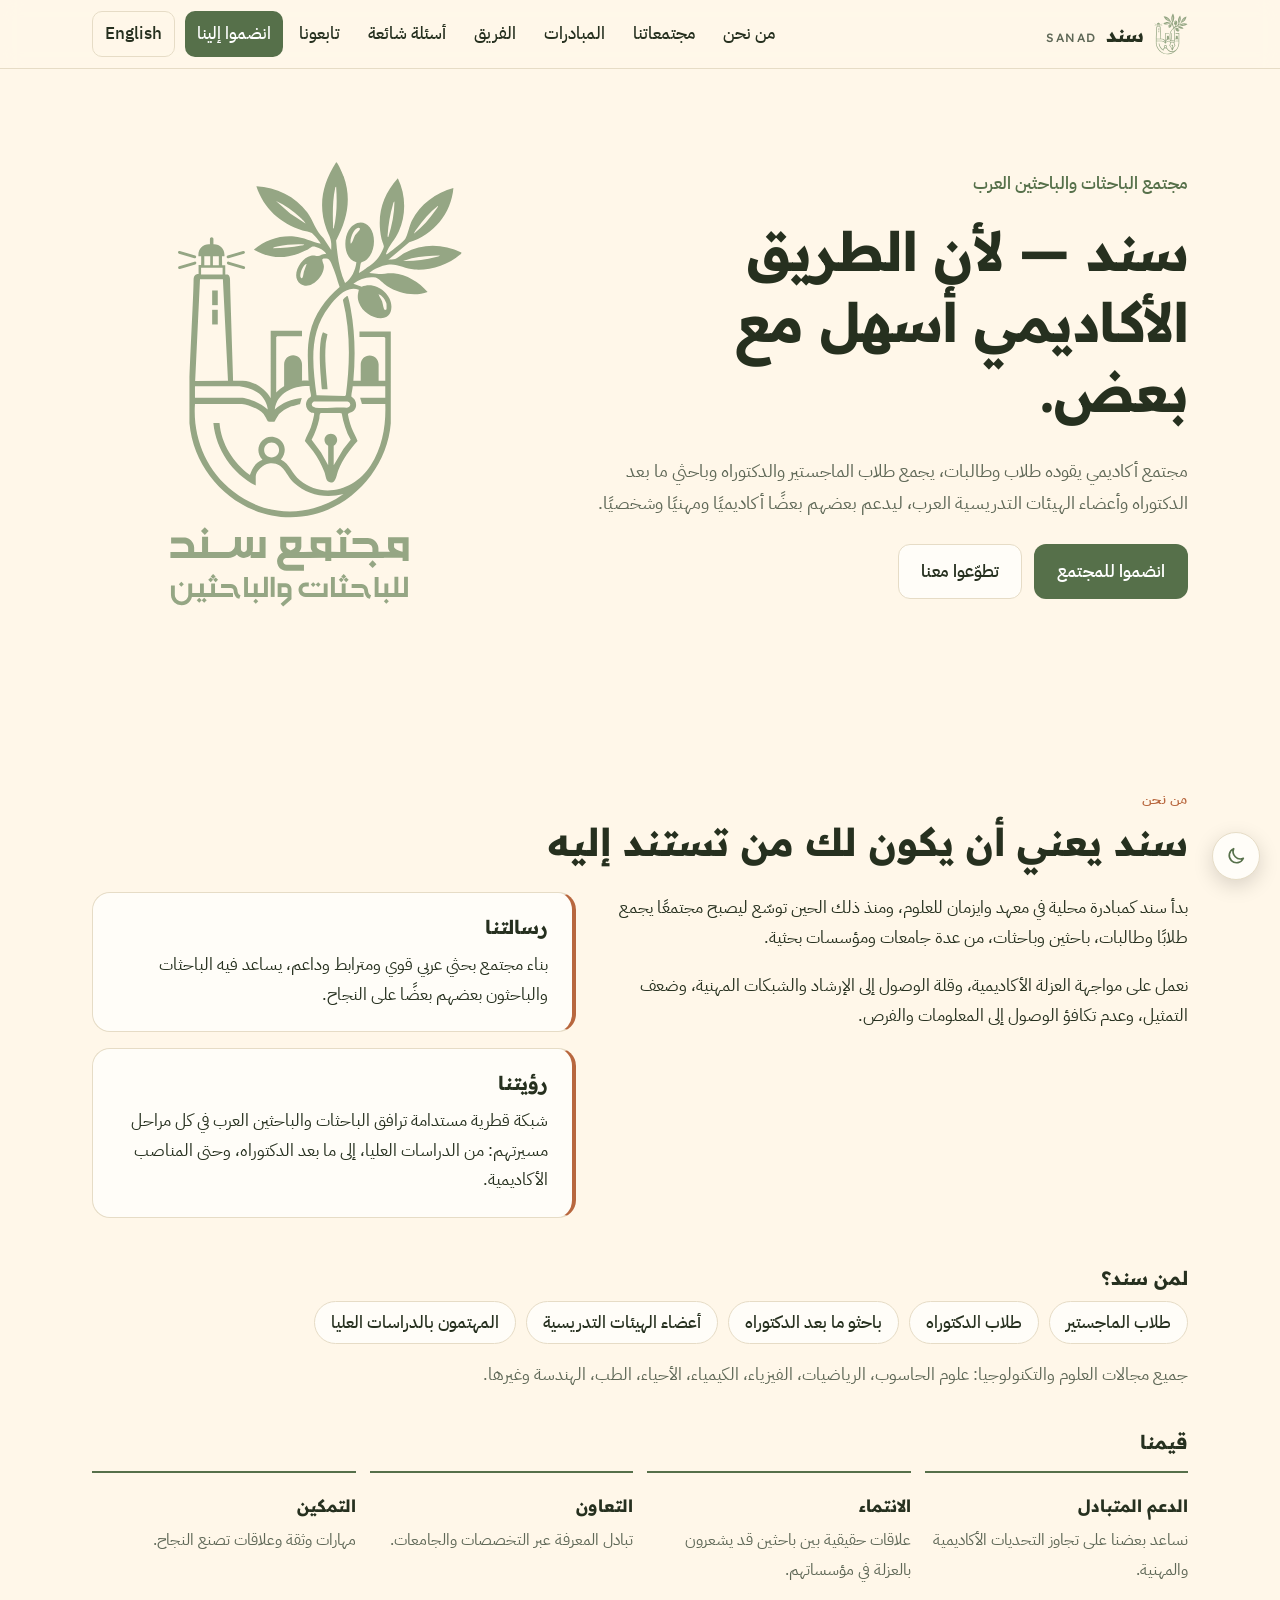
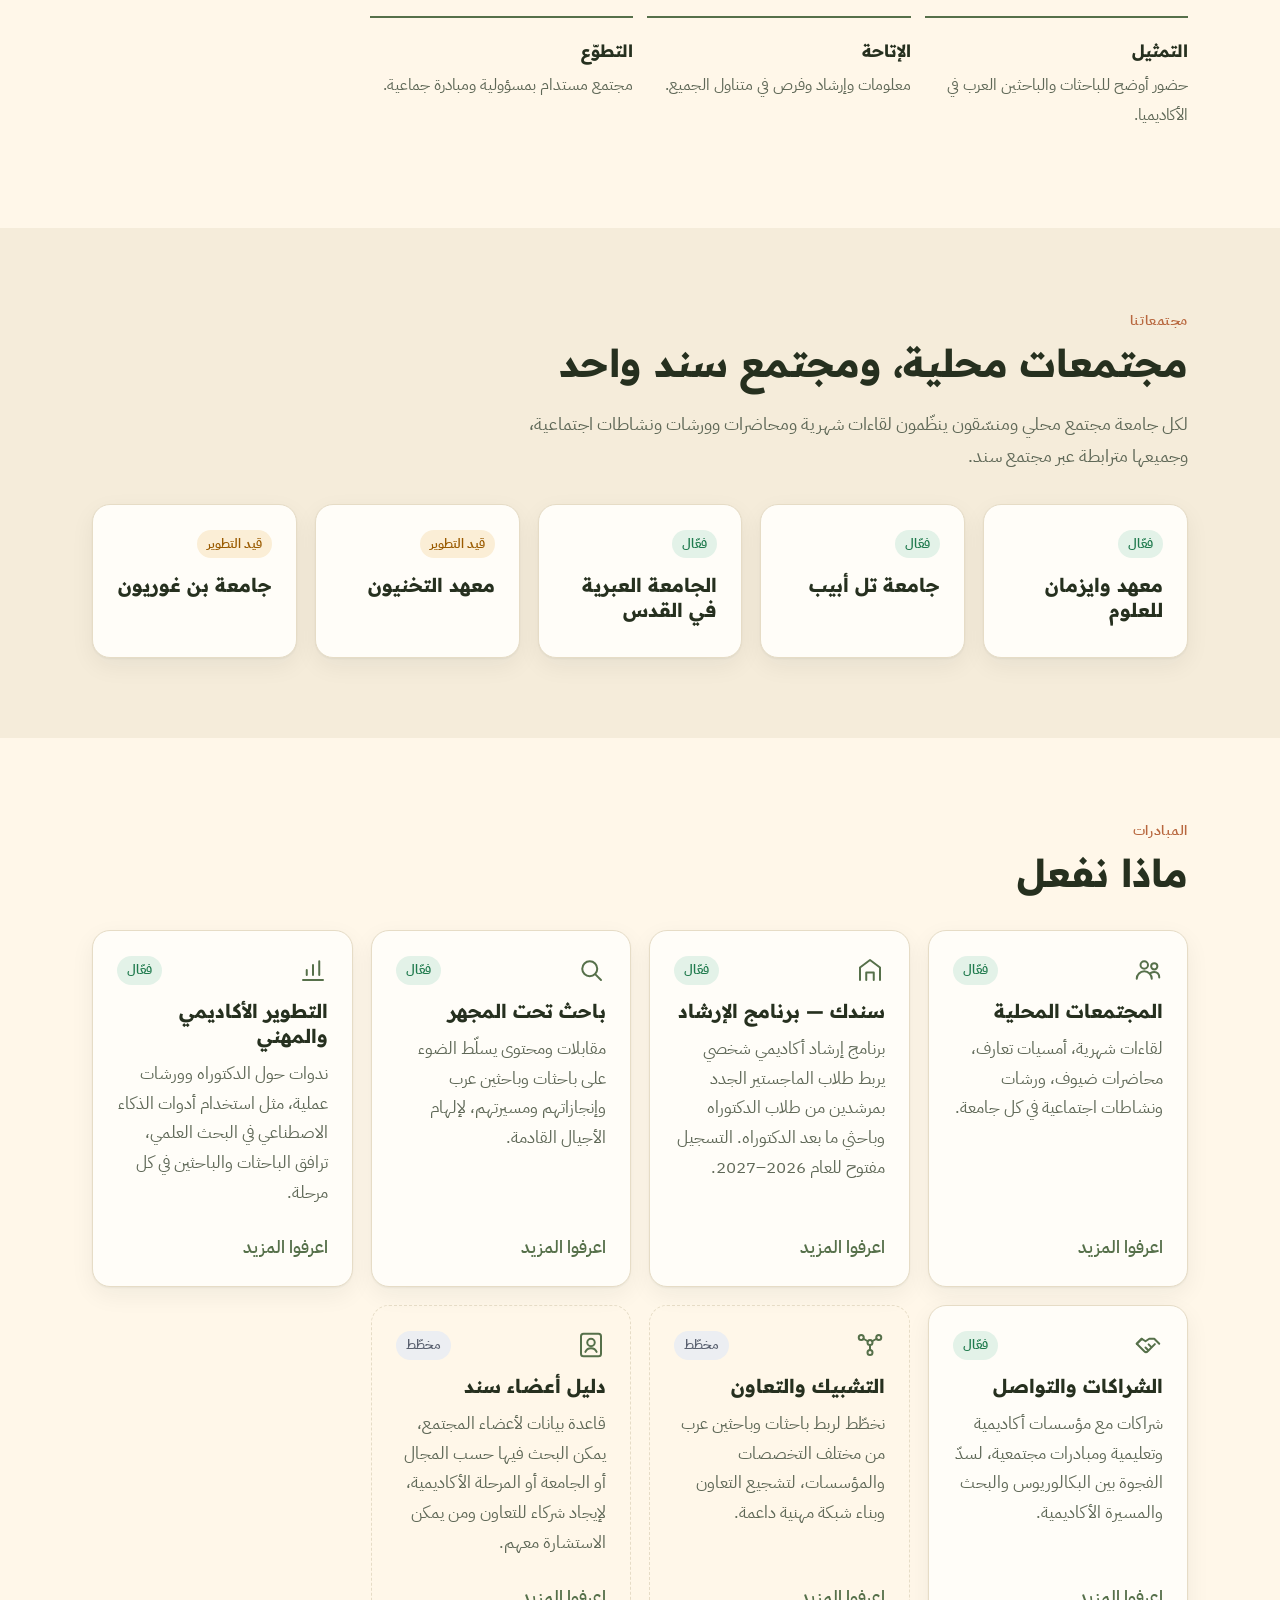
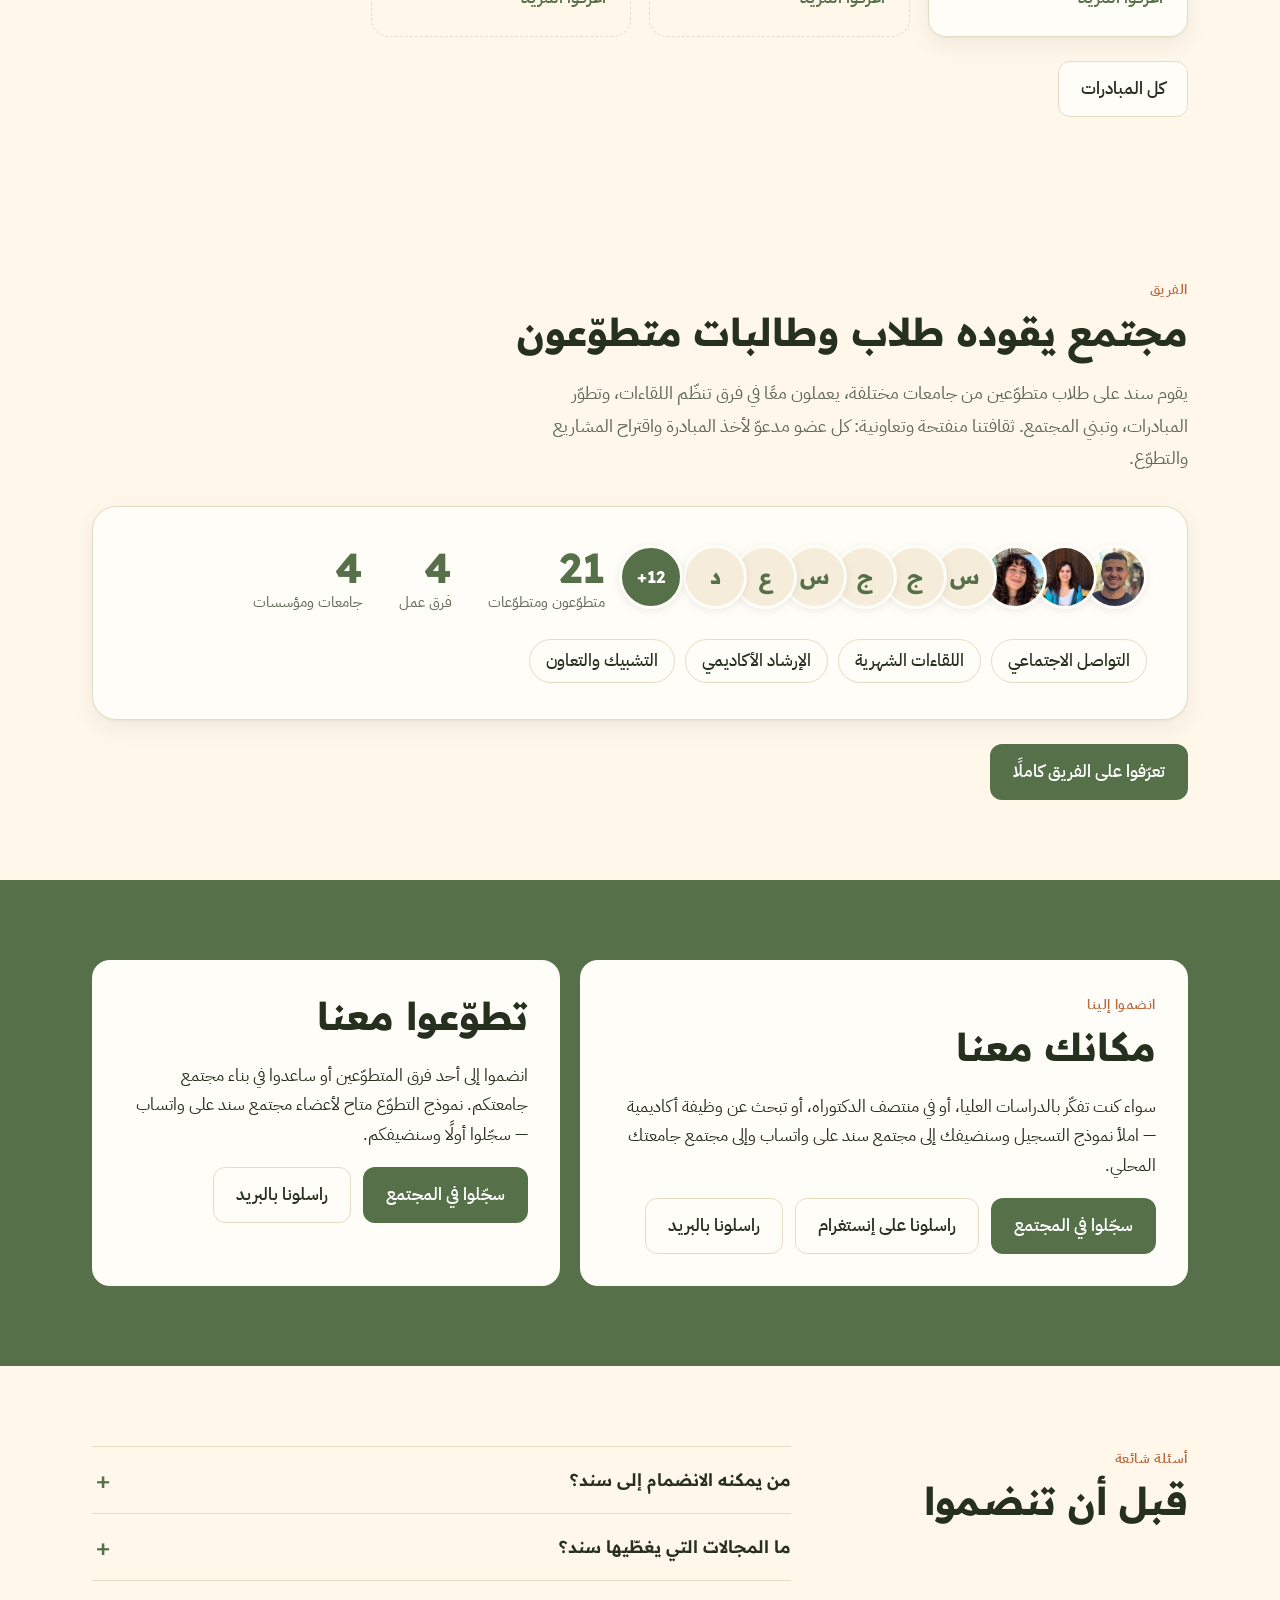
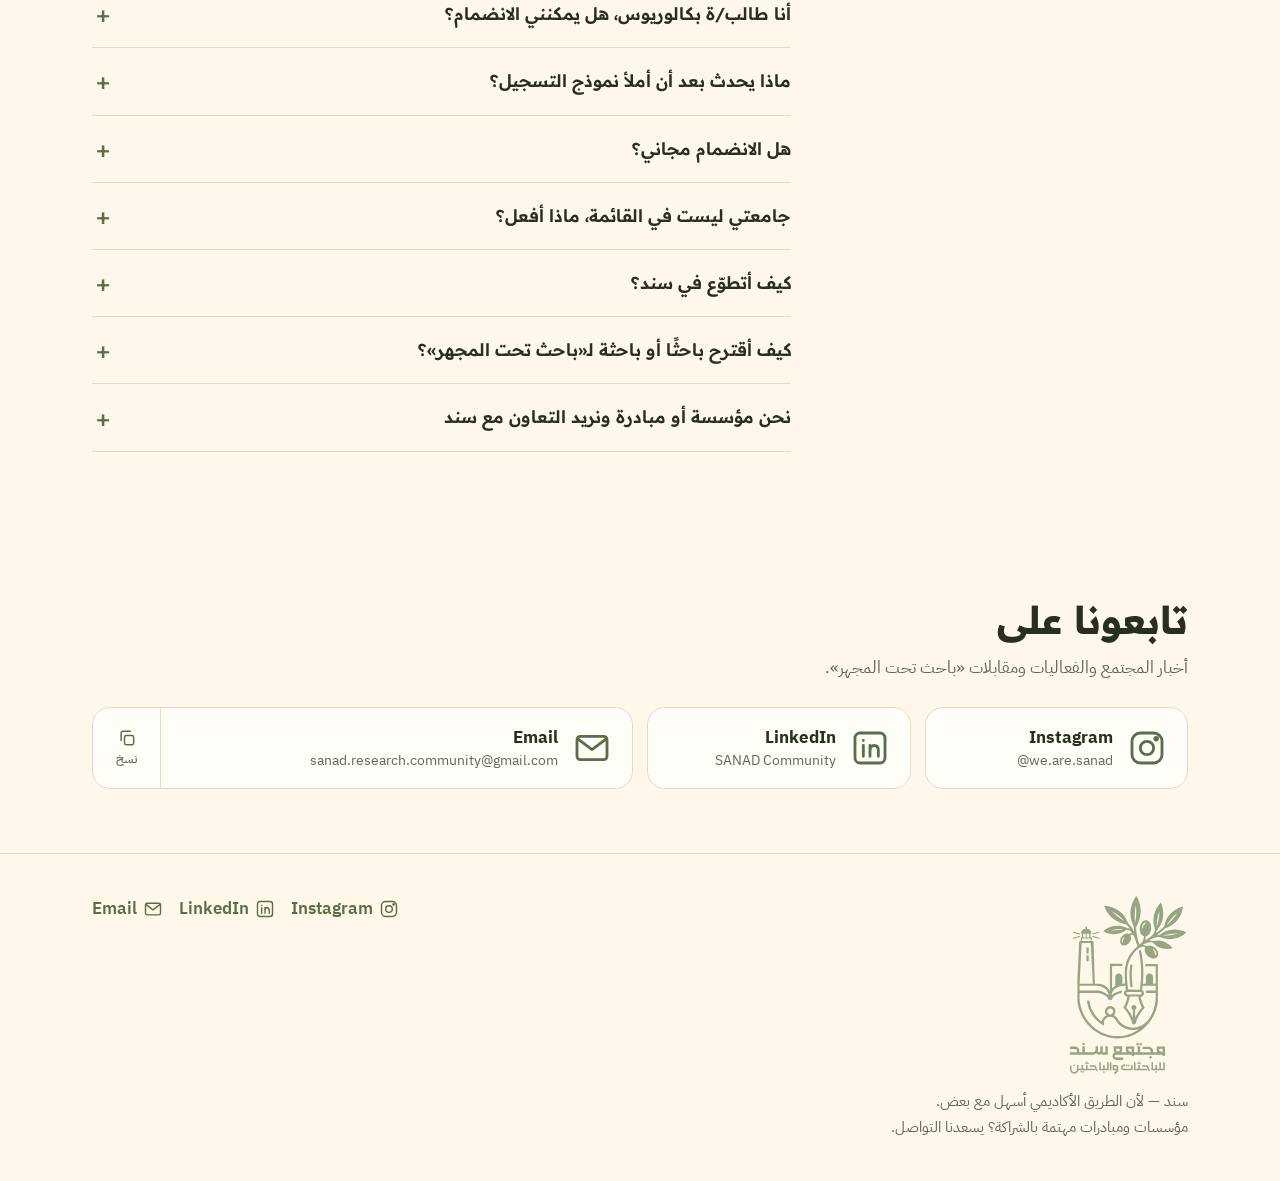
==== commit c8eb944b: "Content editor (Pages CMS), data files, popup, mentors call, 404, link preview, analytics Co-Authore" ====
--- a/index.html
+++ b/index.html
@@ -4,7 +4,18 @@
   <meta charset="utf-8">
   <meta name="viewport" content="width=device-width, initial-scale=1">
   <title>سند | SANAD</title>
-  <meta name="description" content="سند — مجتمع الباحثين العرب. SANAD — the Arab researchers community.">
+  <meta name="description" content="مجتمع أكاديمي يقوده طلاب وطالبات، يجمع الباحثات والباحثين العرب في الجامعات والمؤسسات البحثية: مجتمعات محلية، إرشاد أكاديمي، ومبادرات. لأن الطريق الأكاديمي أسهل مع بعض.">
+  <meta property="og:type" content="website">
+  <meta property="og:site_name" content="سند | SANAD">
+  <meta property="og:locale" content="ar_AR">
+  <meta property="og:title" content="سند — مجتمع الباحثات والباحثين العرب">
+  <meta property="og:description" content="مجتمع أكاديمي يقوده طلاب وطالبات، يجمع الباحثات والباحثين العرب في الجامعات والمؤسسات البحثية: مجتمعات محلية، إرشاد أكاديمي، ومبادرات. لأن الطريق الأكاديمي أسهل مع بعض.">
+  <meta property="og:url" content="https://sanad-community.github.io/">
+  <meta property="og:image" content="https://sanad-community.github.io/images/og-image.png">
+  <meta property="og:image:width" content="1200">
+  <meta property="og:image:height" content="630">
+  <meta property="og:image:alt" content="شعار مجتمع سند للباحثات والباحثين">
+  <meta name="twitter:card" content="summary_large_image">
   <link rel="preconnect" href="https://fonts.googleapis.com">
   <link rel="preconnect" href="https://fonts.gstatic.com" crossorigin>
   <link href="https://fonts.googleapis.com/css2?family=IBM+Plex+Sans+Arabic:wght@400;500;600&family=Readex+Pro:wght@500;600;700&display=swap" rel="stylesheet">
@@ -103,8 +114,8 @@
         <p class="kicker" data-t="teamKicker"></p>
         <h2 data-t="teamTitle"></h2>
         <p class="lead narrow" data-t="teamText"></p>
-        <div class="team" id="teamList"></div>
-        <div class="actions"><a href="team.html" class="btn btn-ghost" data-t="seeFullTeam"></a></div>
+        <div class="team-summary" id="teamList"></div>
+        <div class="actions"><a href="team.html" class="btn btn-primary" data-t="seeFullTeam"></a></div>
       </div>
     </section>
 
@@ -155,5 +166,6 @@
 
   <script src="content.js"></script>
   <script src="app.js"></script>
+  <script data-goatcounter="https://sanad-community.goatcounter.com/count" async src="https://gc.zgo.at/count.js"></script>
 </body>
 </html>
--- a/styles.css
+++ b/styles.css
@@ -342,7 +342,7 @@
 .find-card:hover { border-color: var(--primary); transform: translateY(-2px); }
 .find-card .social-icon { width: 40px; height: 40px; flex: none; color: var(--primary); }
 .find-card span { display: flex; flex-direction: column; line-height: 1.4; min-width: 0; }
-.find-card small { color: var(--muted); font-size: .9rem; overflow-wrap: anywhere; }
+.find-card small { color: var(--muted); font-size: .9rem; overflow-wrap: anywhere; direction: ltr; unicode-bidi: isolate; text-align: start; }
 .social-link { display: inline-flex; align-items: center; gap: 6px; }
 .social-link .social-icon { width: 20px; height: 20px; }
 
@@ -599,3 +599,137 @@
 .theme-toggle:focus-visible { outline: 3px solid var(--primary); outline-offset: 3px; }
 .theme-toggle svg { width: 22px; height: 22px; }
 @media (max-width: 600px) { .theme-toggle { bottom: 14px; inset-inline-start: 14px; width: 44px; height: 44px; } }
+
+/* Email card with copy button */
+.find-card-email { padding: 0; gap: 0; align-items: stretch; }
+.find-card-email:hover { transform: none; }
+.find-card-main {
+  flex: 1; min-width: 0; display: flex; align-items: center; gap: 14px;
+  padding: 18px 20px; text-decoration: none; color: var(--ink);
+}
+.find-card-main .social-icon { width: 40px; height: 40px; flex: none; color: var(--primary); }
+.find-card-main span { display: flex; flex-direction: column; line-height: 1.4; min-width: 0; }
+.find-card-main small { color: var(--muted); font-size: .9rem; overflow-wrap: anywhere; direction: ltr; unicode-bidi: isolate; text-align: start; }
+@media (min-width: 760px) { .find-card-email { grid-column: span 2; } }
+.copy-btn {
+  flex: none; display: flex; flex-direction: column; align-items: center; justify-content: center; gap: 2px;
+  min-width: 68px; padding: 8px 12px; cursor: pointer; font: inherit; font-size: .78rem; font-weight: 600;
+  background: transparent; color: var(--primary); border: 0; border-inline-start: 1px solid var(--line);
+  border-start-end-radius: var(--radius); border-end-end-radius: var(--radius);
+  transition: background .2s ease, color .2s ease;
+}
+.copy-btn svg { width: 20px; height: 20px; }
+.copy-btn:hover { background: var(--bg-tint); }
+.copy-btn:focus-visible { outline: 2px solid var(--primary); outline-offset: -4px; }
+.copy-btn.is-copied { color: var(--active); background: var(--active-bg); }
+
+/* Homepage team overview */
+.team-summary {
+  margin-top: 2rem; display: grid; gap: 28px; align-items: center;
+  background: var(--surface); border: 1px solid var(--line); border-radius: calc(var(--radius) + 6px);
+  padding: 28px; box-shadow: var(--shadow);
+}
+@media (min-width: 900px) { .team-summary { grid-template-columns: auto 1fr; padding: 36px 40px; } .team-chips { grid-column: 1 / -1; } }
+.avatar-stack { display: flex; flex-wrap: wrap; padding-inline-start: 14px; }
+.avatar-stack .avatar {
+  width: 64px; height: 64px; margin-inline-start: -14px; font-size: 1.4rem;
+  border: 3px solid var(--surface); box-shadow: 0 2px 8px rgba(0, 0, 0, .08);
+}
+.avatar-more { direction: ltr; background: var(--primary) !important; color: var(--primary-ink) !important; font-size: 1.05rem !important; font-weight: 700; }
+.team-stats { display: flex; flex-wrap: wrap; gap: 12px 36px; }
+.team-stats div { display: flex; flex-direction: column; line-height: 1.2; }
+.team-stats strong { font-family: var(--font-display); font-size: 2.6rem; color: var(--primary); }
+.team-stats span { color: var(--muted); font-size: .95rem; }
+.team-chips { margin: 0; }
+.team-chips a { color: inherit; text-decoration: none; }
+.team-chips li:hover { border-color: var(--primary); color: var(--primary); }
+
+/* Past volunteers */
+.past-volunteers { padding-top: 24px; }
+.past-volunteers h2 { font-size: clamp(1.3rem, 2.6vw, 1.7rem); margin-bottom: .2em; }
+.past-list { display: flex; flex-wrap: wrap; gap: 12px; margin-top: 1.25rem; }
+.past-list li {
+  display: flex; align-items: center; gap: 12px;
+  background: var(--surface); border: 1px solid var(--line); border-radius: 999px;
+  padding: 6px 20px 6px 6px; padding-inline: 6px 20px;
+}
+.past-list .avatar { width: 40px; height: 40px; font-size: 1rem; }
+.past-list li > span:last-child { display: flex; flex-direction: column; line-height: 1.35; }
+.past-list small { color: var(--muted); font-size: .85rem; }
+
+/* 404 page */
+.notfound { min-height: 60vh; display: grid; place-items: center; }
+.notfound-inner { text-align: center; display: flex; flex-direction: column; align-items: center; }
+.notfound-logo { width: 120px; height: auto; margin-bottom: 8px; }
+.notfound-code { font-family: var(--font-display); font-weight: 700; font-size: clamp(4rem, 14vw, 7rem); line-height: 1; color: var(--brand); margin: 0 0 .1em; letter-spacing: .04em; }
+.notfound .lead { max-width: 560px; }
+.notfound .actions { justify-content: center; }
+
+/* News */
+.news-section { padding-top: 24px; }
+.news { display: grid; gap: 22px; margin-top: 1.75rem; }
+@media (min-width: 980px) { .news { grid-template-columns: 1.15fr 1fr; align-items: stretch; } }
+.news-featured {
+  display: grid; overflow: hidden; text-decoration: none; color: inherit;
+  background: var(--surface); border: 1px solid var(--line); border-radius: calc(var(--radius) + 6px);
+  box-shadow: var(--shadow); transition: transform .25s ease, box-shadow .25s ease;
+}
+@media (min-width: 640px) { .news-featured { grid-template-columns: 42% 1fr; } }
+.news-featured:hover { transform: translateY(-3px); box-shadow: 0 18px 40px rgba(40, 50, 30, .14); }
+.news-featured-img { position: relative; min-height: 260px; background: var(--bg-tint); overflow: hidden; }
+.news-featured-img img { position: absolute; inset: 0; width: 100%; height: 100%; object-fit: cover; object-position: top; transition: transform .6s cubic-bezier(.2, .7, .2, 1); }
+.news-featured:hover .news-featured-img img { transform: scale(1.05); }
+.news-featured-body { padding: 28px; display: flex; flex-direction: column; align-items: flex-start; gap: 10px; }
+.news-featured-body h3 { font-size: clamp(1.3rem, 2.4vw, 1.65rem); margin: 0; line-height: 1.35; }
+.news-featured-body p { color: var(--muted); margin: 0; }
+.news-featured-body .btn { margin-top: auto; }
+.news-meta { display: flex; align-items: center; gap: 10px; flex-wrap: wrap; }
+.news-tag { font-size: .78rem; font-weight: 700; color: var(--accent); background: color-mix(in srgb, var(--accent) 12%, transparent); padding: 2px 10px; border-radius: 999px; }
+.news-date { font-size: .82rem; color: var(--muted); }
+.news-list { display: grid; gap: 12px; }
+.news-item {
+  display: flex; align-items: center; gap: 16px; height: 100%; box-sizing: border-box;
+  padding: 16px 18px; text-decoration: none; color: inherit;
+  background: var(--surface); border: 1px solid var(--line); border-radius: var(--radius);
+  transition: border-color .2s ease, transform .2s ease;
+}
+.news-item:hover { border-color: var(--primary); transform: translateX(-4px); }
+html[dir="ltr"] .news-item:hover { transform: translateX(4px); }
+.news-icon {
+  flex: none; display: grid; place-items: center; width: 50px; height: 50px; border-radius: 14px;
+  background: color-mix(in srgb, var(--brand) 22%, transparent);
+}
+.news-icon .icon { width: 26px; height: 26px; }
+.news-item-body { flex: 1; min-width: 0; display: flex; flex-direction: column; gap: 3px; line-height: 1.45; }
+.news-item-body strong { font-family: var(--font-display); font-size: 1.02rem; }
+.news-text { color: var(--muted); font-size: .9rem; }
+.news-arrow { flex: none; color: var(--primary); font-size: 1.2rem; transition: transform .2s ease; }
+html[dir="ltr"] .news-arrow { transform: scaleX(-1); }
+@media (prefers-reduced-motion: reduce) { .news-featured, .news-featured-img img, .news-item { transition: none; } }
+
+/* Homepage promo popup */
+.promo {
+  position: fixed; z-index: 30; bottom: 20px; inset-inline-end: 20px;
+  width: min(400px, calc(100vw - 32px)); box-sizing: border-box;
+  display: flex; gap: 14px; align-items: stretch; padding: 14px; padding-inline-end: 40px;
+  background: var(--surface); border: 1.5px solid color-mix(in srgb, var(--brand) 60%, var(--line));
+  border-radius: 20px; box-shadow: 0 18px 50px rgba(30, 40, 22, .22);
+  opacity: 0; transform: translateY(24px); pointer-events: none;
+  transition: opacity .4s ease, transform .4s cubic-bezier(.2, .8, .2, 1);
+}
+.promo.is-open { opacity: 1; transform: none; pointer-events: auto; }
+.promo-poster { width: 84px; height: 112px; object-fit: cover; object-position: top; border-radius: 12px; flex: none; }
+.promo-body { display: flex; flex-direction: column; align-items: flex-start; gap: 8px; min-width: 0; }
+.promo-body strong { font-family: var(--font-display); font-size: 1rem; line-height: 1.4; }
+.promo-actions { display: flex; align-items: center; gap: 14px; margin-top: auto; }
+.promo-more { font-size: .9rem; font-weight: 600; text-decoration: none; }
+.promo-more:hover { text-decoration: underline; }
+.promo-close {
+  position: absolute; top: 8px; inset-inline-end: 8px; width: 30px; height: 30px; border-radius: 50%;
+  border: 0; cursor: pointer; background: var(--bg-tint); color: var(--ink); font-size: 1.2rem; line-height: 1;
+}
+.promo-close:hover { background: var(--line); }
+@media (max-width: 600px) {
+  .promo { bottom: 72px; inset-inline: 16px; width: auto; }
+}
+@media (prefers-reduced-motion: reduce) { .promo { transition: none; } }
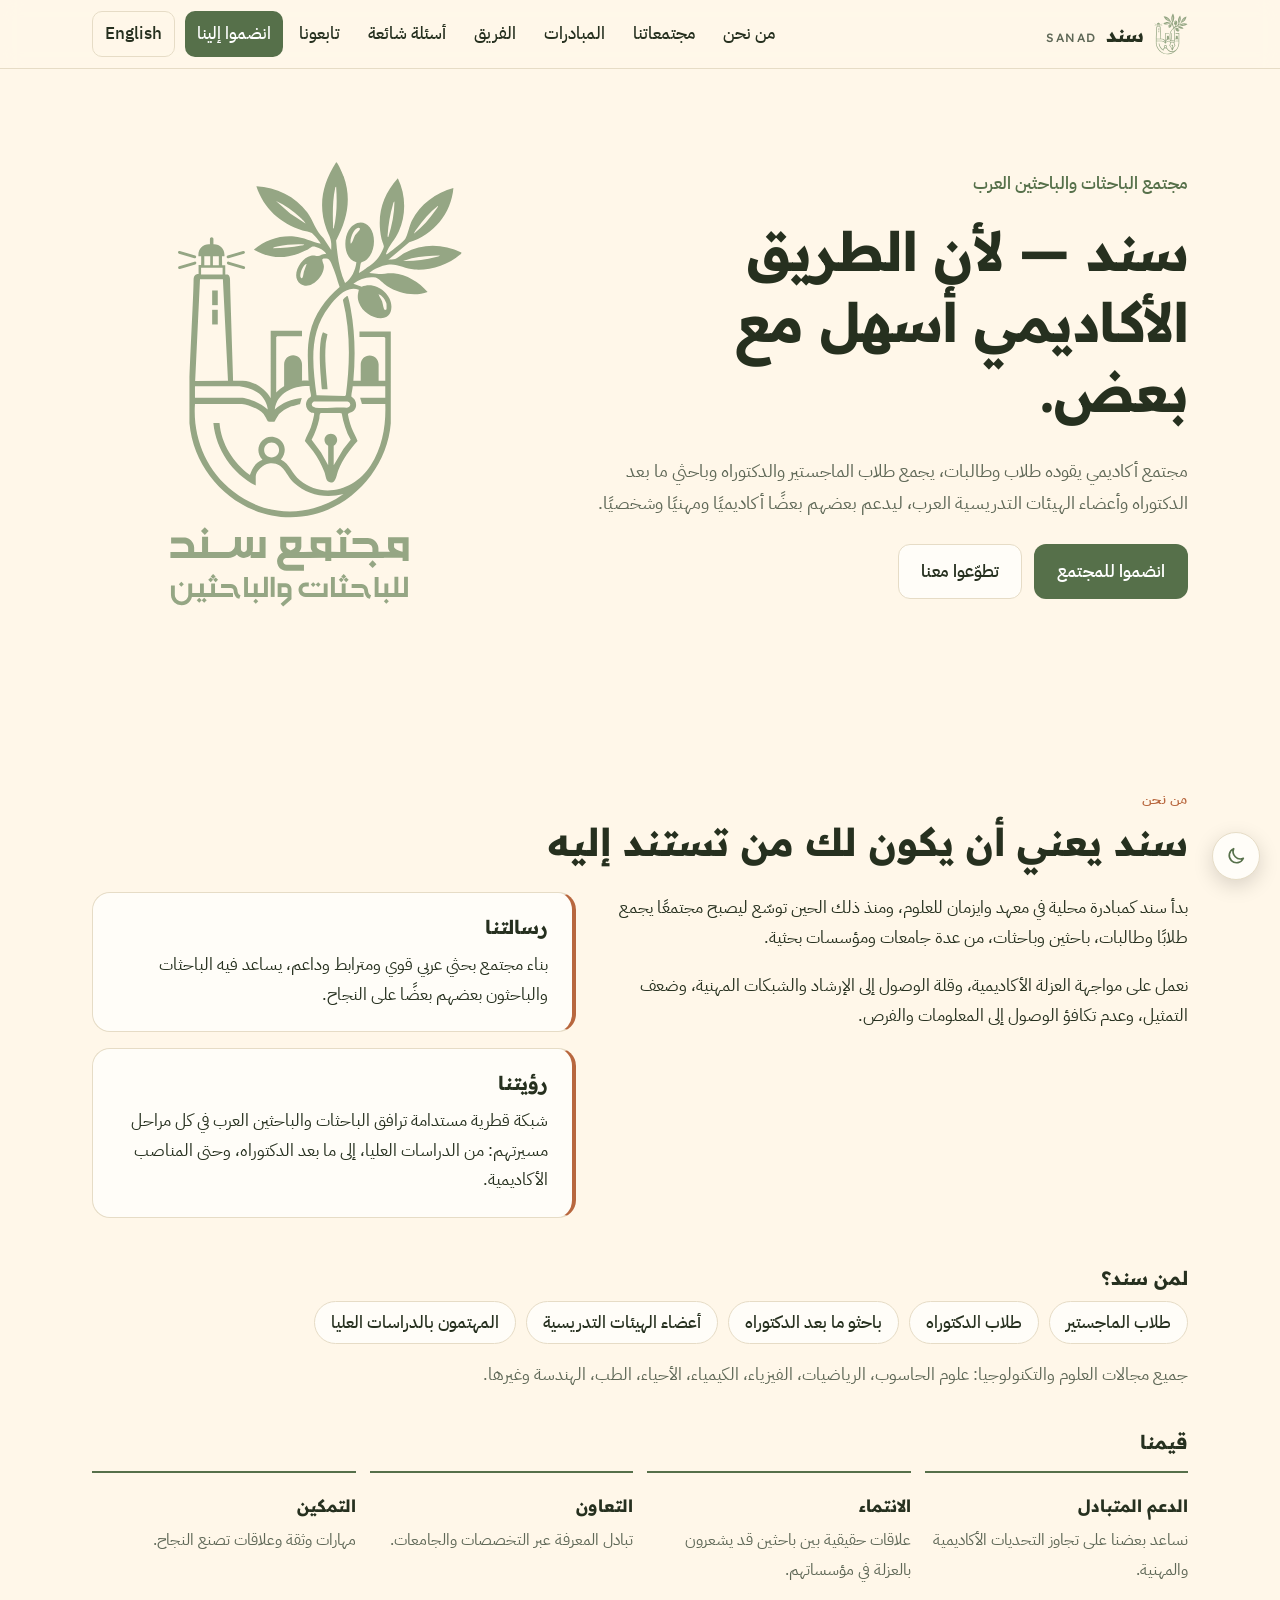
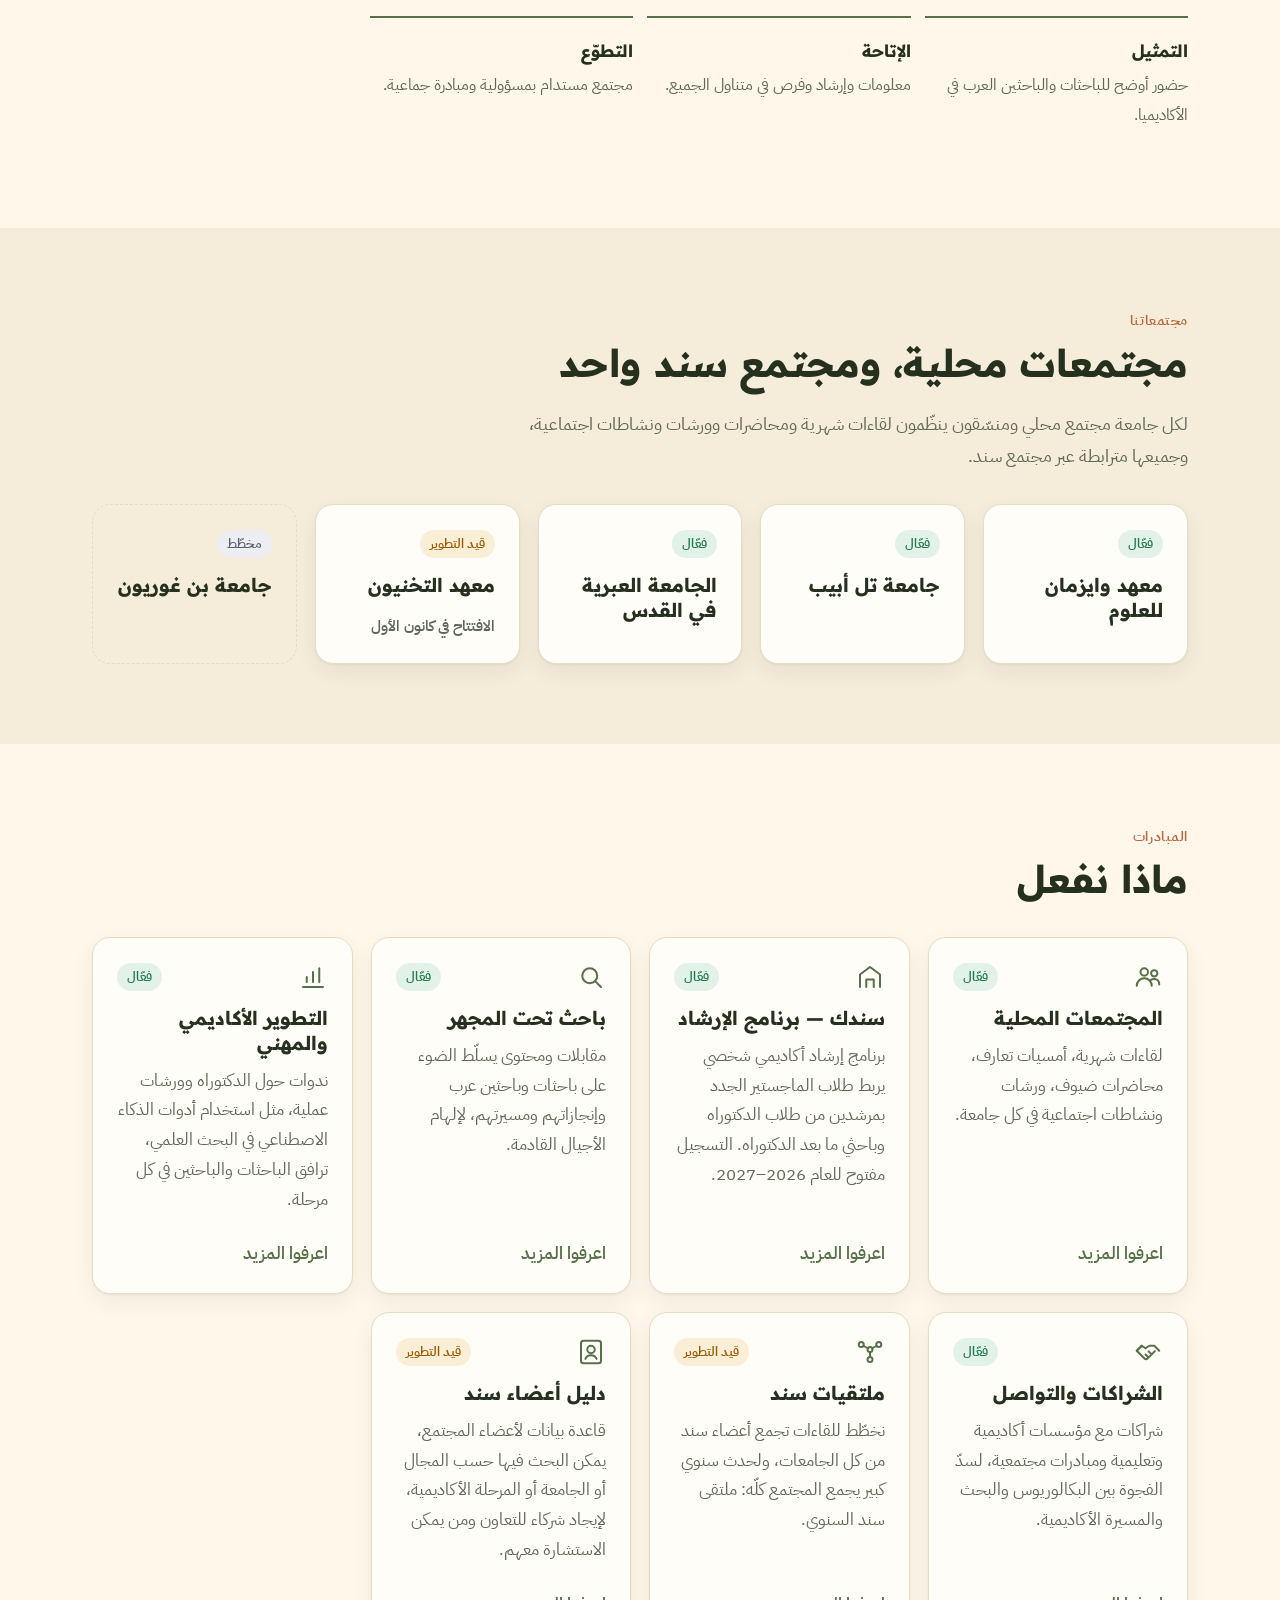
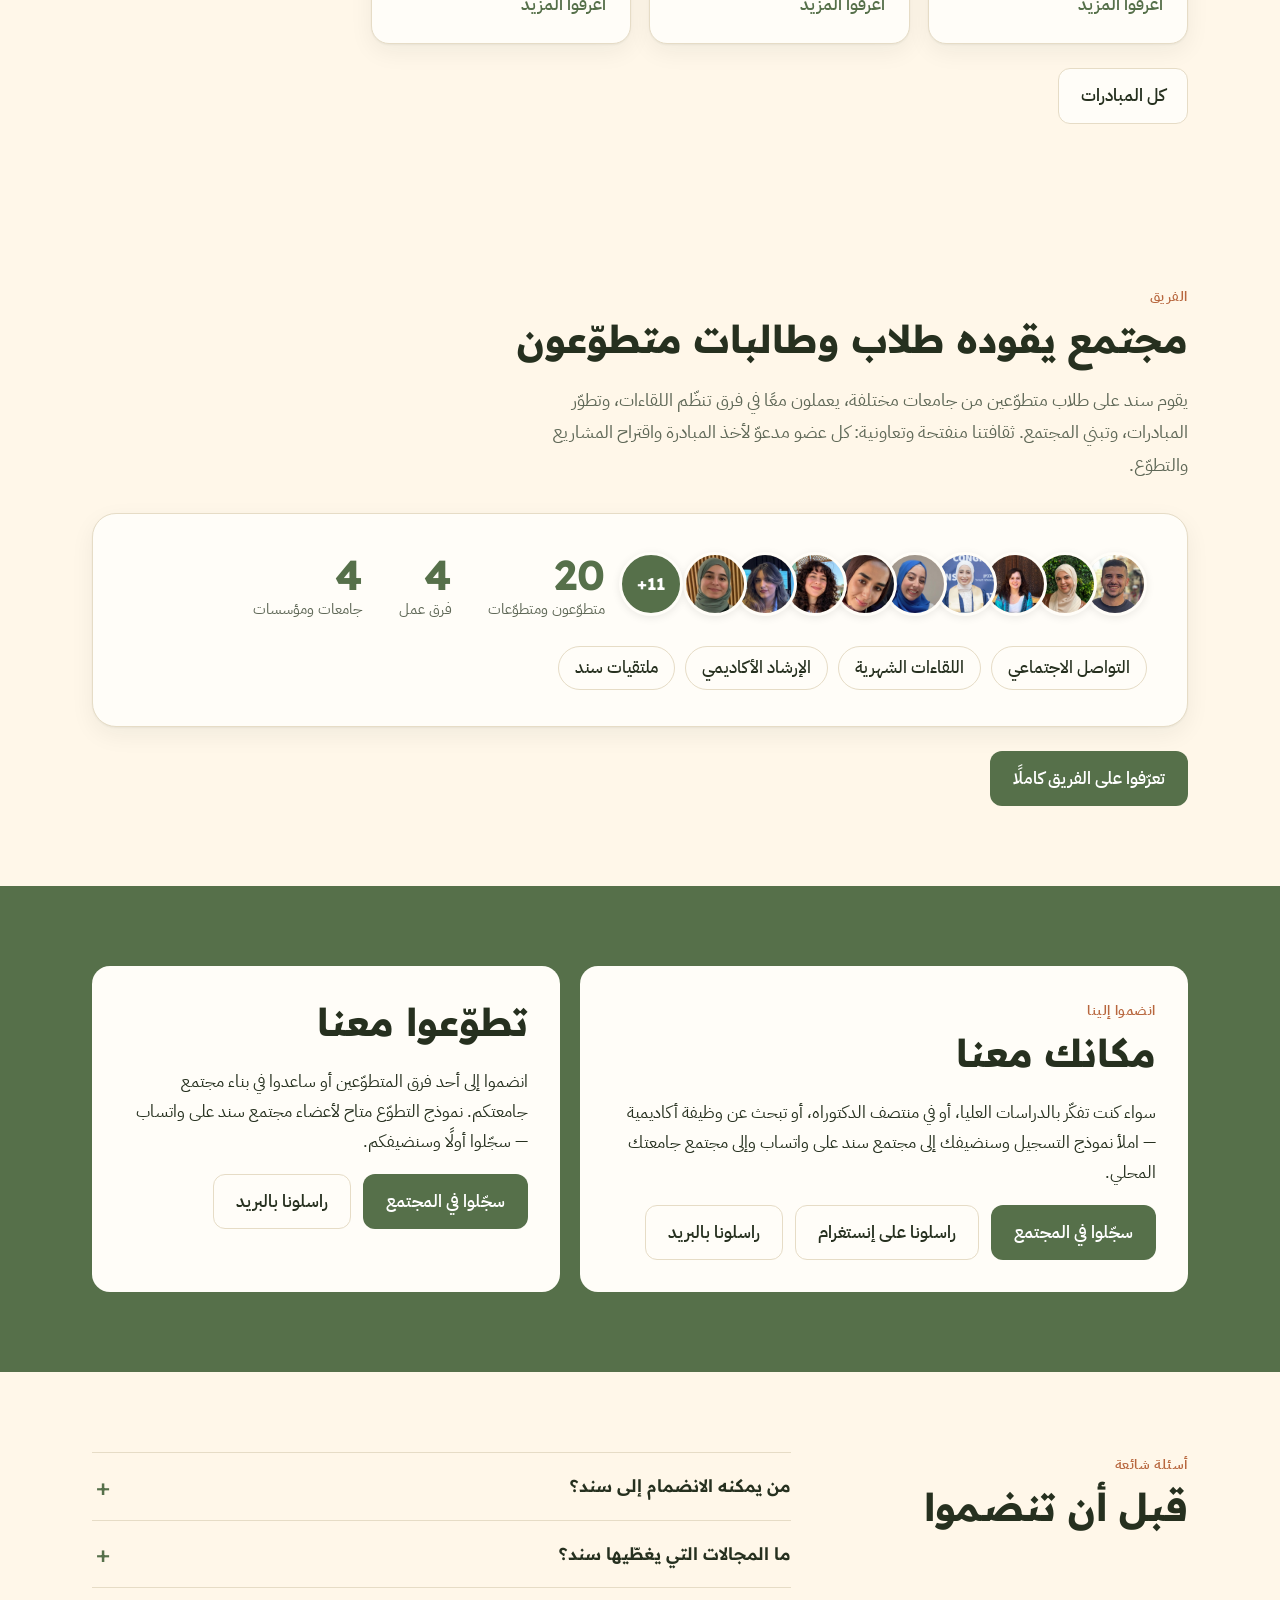
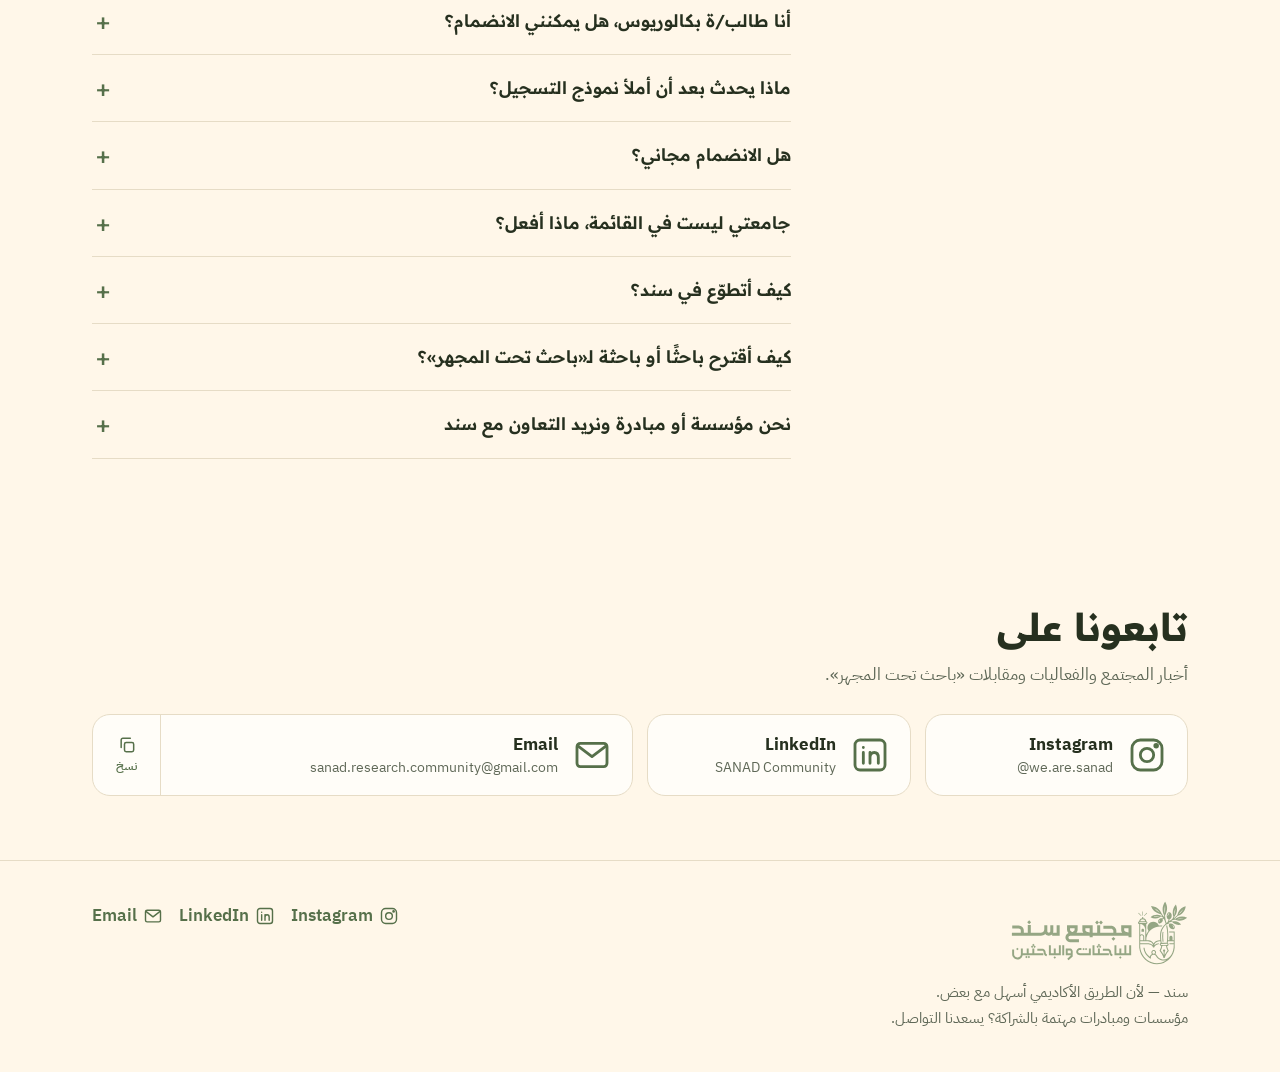
==== commit ab0f35f6: "SANAD community website Co-Authored-By: Claude Opus 5.5 <noreply@anthropic.com> Claude-Session: http" ====
--- a/index.html
+++ b/index.html
@@ -43,7 +43,7 @@
         <a href="team.html" data-t="navTeam"></a>
         <a href="#faq" data-t="navFaq"></a>
         <a href="#find-us" data-t="navFindUs"></a>
-        <a href="#join" class="nav-cta" data-t="navJoin"></a>
+        <a href="join.html" class="nav-cta" data-t="navJoin"></a>
         <button class="lang" type="button" data-t="langSwitch"></button>
       </nav>
     </div>
@@ -57,7 +57,7 @@
           <h1 data-t="heroTitle"></h1>
           <p class="lead" data-t="heroText"></p>
           <div class="actions">
-            <a href="#join" class="btn btn-primary" data-t="ctaJoin"></a>
+            <a href="join.html" class="btn btn-primary" data-t="ctaJoin"></a>
             <a href="#volunteer" class="btn btn-ghost" data-t="ctaVolunteer"></a>
           </div>
         </div>
@@ -97,6 +97,15 @@
         <h2 data-t="communitiesTitle"></h2>
         <p class="lead narrow" data-t="communitiesText"></p>
         <div class="cards" id="communityList"></div>
+      </div>
+    </section>
+
+    <section id="world" class="section" hidden>
+      <div class="wrap">
+        <p class="kicker" data-t="worldKicker"></p>
+        <h2 data-t="worldTitle"></h2>
+        <p class="lead narrow" data-t="worldText"></p>
+        <div id="worldMap"></div>
       </div>
     </section>
 
@@ -156,7 +165,7 @@
   <footer class="site-footer">
     <div class="wrap footer-inner">
       <div>
-        <img class="footer-logo" src="images/brand/logo.svg" alt="مجتمع سند للباحثات والباحثين — SANAD">
+        <img class="footer-logo" src="images/brand/logo-h-ar.svg" alt="مجتمع سند للباحثات والباحثين — SANAD">
         <p class="muted" data-t="footerTagline"></p>
         <p class="muted" data-t="footerPartners"></p>
       </div>
--- a/styles.css
+++ b/styles.css
@@ -69,6 +69,8 @@
 
 
 * { box-sizing: border-box; }
+/* elements marked hidden stay hidden, whatever display rule they have */
+[hidden] { display: none !important; }
 html { scroll-behavior: smooth; scroll-padding-top: 80px; }
 body {
   margin: 0;
@@ -256,7 +258,7 @@
 /* Footer */
 .site-footer { padding: 40px 0; border-top: 1px solid var(--line); }
 .footer-inner { display: flex; flex-wrap: wrap; gap: 24px; justify-content: space-between; align-items: flex-start; }
-.footer-logo { width: 120px; height: auto; display: block; margin-bottom: 12px; }
+.footer-logo { height: 64px; width: auto; max-width: 100%; display: block; margin-bottom: 14px; }
 .footer-inner .muted { margin: 0; font-size: .95rem; }
 .social { display: flex; flex-wrap: wrap; gap: 16px; }
 .social a { font-weight: 600; text-decoration: none; }
@@ -733,3 +735,182 @@
   .promo { bottom: 72px; inset-inline: 16px; width: auto; }
 }
 @media (prefers-reduced-motion: reduce) { .promo { transition: none; } }
+
+/* Join form */
+.narrow-wrap { max-width: 820px; }
+.jf { display: grid; gap: 22px; }
+.jf-group {
+  background: var(--surface); border: 1px solid var(--line); border-radius: calc(var(--radius) + 4px);
+  padding: 28px; box-shadow: var(--shadow);
+}
+@media (max-width: 600px) { .jf-group { padding: 20px 16px; } }
+.jf-group h2 { display: flex; align-items: center; gap: 12px; font-size: 1.25rem; margin: 0 0 18px; }
+.jf-step {
+  display: grid; place-items: center; width: 32px; height: 32px; border-radius: 50%;
+  background: var(--primary); color: var(--primary-ink); font-size: .95rem; flex: none;
+}
+.jf-grid { display: grid; gap: 18px 20px; }
+@media (min-width: 680px) { .jf-grid { grid-template-columns: 1fr 1fr; } .jf-grid > fieldset, .jf-grid > .jf-field:has(textarea) { grid-column: 1 / -1; } }
+.jf-field { display: flex; flex-direction: column; gap: 6px; margin: 0; padding: 0; border: 0; min-width: 0; }
+.jf-label { font-weight: 600; font-size: .95rem; padding: 0; }
+.jf-req { color: var(--accent); }
+.jf-opt { color: var(--muted); font-weight: 400; font-size: .85rem; }
+.jf input[type="text"], .jf input[type="email"], .jf input[type="tel"], .jf select, .jf textarea {
+  font: inherit; color: var(--ink); background: var(--bg); width: 100%; box-sizing: border-box;
+  border: 1.5px solid var(--line); border-radius: 12px; padding: 11px 14px;
+  transition: border-color .15s ease, box-shadow .15s ease;
+}
+.jf input[dir="ltr"] { text-align: start; }
+html[dir="rtl"] .jf input[dir="ltr"] { text-align: right; }
+.jf textarea { resize: vertical; min-height: 90px; }
+.jf input:focus, .jf select:focus, .jf textarea:focus {
+  outline: none; border-color: var(--primary); box-shadow: 0 0 0 3px color-mix(in srgb, var(--primary) 20%, transparent);
+}
+.jf-choices { display: flex; flex-wrap: wrap; gap: 10px; }
+.jf-choice { position: relative; cursor: pointer; }
+.jf-choice input { position: absolute; opacity: 0; inset: 0; cursor: pointer; }
+.jf-choice span {
+  display: inline-block; padding: 9px 20px; border-radius: 999px; border: 1.5px solid var(--line);
+  background: var(--bg); font-weight: 500; transition: all .15s ease;
+}
+.jf-choice input:checked + span { background: var(--primary); border-color: var(--primary); color: var(--primary-ink); }
+.jf-choice input:focus-visible + span { box-shadow: 0 0 0 3px color-mix(in srgb, var(--primary) 30%, transparent); }
+.jf-error { margin: 0; min-height: 0; color: #b3261e; font-size: .85rem; }
+.jf-field.has-error input, .jf-field.has-error select, .jf-field.has-error textarea { border-color: #b3261e; }
+.jf-footer { display: flex; flex-direction: column; align-items: flex-start; gap: 10px; }
+.jf-submit { min-width: 180px; font-size: 1.05rem; padding: 14px 32px; }
+.jf-submit:disabled { opacity: .7; cursor: wait; }
+.jf-send-error { margin: 0; color: #b3261e; }
+.jf-privacy { margin: 0; color: var(--muted); font-size: .88rem; }
+.jf-done {
+  text-align: center; background: var(--surface); border: 1px solid var(--line); border-radius: calc(var(--radius) + 4px);
+  padding: 48px 24px; box-shadow: var(--shadow);
+}
+.jf-done-icon {
+  display: grid; place-items: center; width: 72px; height: 72px; margin: 0 auto 12px; border-radius: 50%;
+  background: var(--active-bg); color: var(--active); font-size: 2.2rem; font-weight: 700;
+}
+
+/* Announcement buttons + embedded form dialog */
+.announce-actions { display: flex; flex-wrap: wrap; gap: 10px; }
+.form-dialog {
+  width: min(760px, 100vw); height: min(92vh, 1000px); max-width: 100vw; max-height: 100vh;
+  padding: 0; border: 0; border-radius: 20px; overflow: hidden; background: var(--surface);
+  box-shadow: 0 30px 80px rgba(0, 0, 0, .35);
+}
+.form-dialog[open] { display: flex; flex-direction: column; }
+.form-dialog::backdrop { background: rgba(12, 16, 10, .7); backdrop-filter: blur(3px); }
+.fd-head { display: flex; align-items: center; gap: 14px; padding: 14px 18px; border-bottom: 1px solid var(--line); }
+.fd-title { flex: 1; min-width: 0; font-family: var(--font-display); font-size: 1rem; white-space: nowrap; overflow: hidden; text-overflow: ellipsis; }
+.fd-ext { font-size: .88rem; font-weight: 600; text-decoration: none; white-space: nowrap; }
+.fd-close { width: 36px; height: 36px; border-radius: 50%; border: 0; cursor: pointer; background: var(--bg-tint); color: var(--ink); font-size: 1.4rem; line-height: 1; flex: none; }
+.form-dialog iframe { flex: 1; width: 100%; border: 0; background: #fff; }
+@media (max-width: 600px) { .form-dialog { width: 100vw; height: 100vh; border-radius: 0; } .fd-ext { display: none; } }
+/* hidden must win over display rules above */
+.jf[hidden], .jf-field[hidden], .jf-done[hidden] { display: none !important; }
+button.btn { font: inherit; font-weight: 600; cursor: pointer; }
+.nav .nav-cta[aria-current="page"] { background: var(--primary); color: var(--primary-ink); }
+.jf-field[data-id="347898762"], .jf-field[data-id="456544019"] { grid-column: 1 / -1; }
+.jf-hint { color: var(--muted); font-size: .88rem; margin-top: -2px; }
+.jf-wide { grid-column: 1 / -1; }
+.jf-embed { width: 100%; height: 1400px; border: 0; border-radius: var(--radius); background: #fff; }
+
+/* Local meetups: upcoming list on the communities page + details above the registration form */
+.meetup-list { display: grid; gap: 14px; }
+.meetup-card {
+  display: flex; align-items: center; gap: 18px; padding: 18px 20px;
+  background: var(--surface); border: 1px solid var(--line); border-radius: var(--radius);
+}
+.meetup-date {
+  flex: none; width: 64px; height: 68px; border-radius: 14px; display: grid; place-content: center; text-align: center;
+  background: var(--primary); color: #fff; line-height: 1.1;
+}
+.meetup-date strong { font-family: var(--font-display); font-size: 1.6rem; }
+.meetup-date span { font-size: .85rem; }
+.meetup-info { flex: 1; min-width: 0; }
+.meetup-info h3 { margin: 0 0 4px; font-size: 1.1rem; }
+.meetup-info p { margin: 0; color: var(--muted); font-size: .92rem; }
+.meetup-deadline { color: var(--forming) !important; font-weight: 500; }
+.meetup-details {
+  background: var(--surface); border: 1px solid var(--line); border-radius: var(--radius);
+  padding: 18px 22px; margin-bottom: 24px; display: grid; gap: 6px;
+}
+.meetup-details p { margin: 0; }
+.meetup-details strong { display: inline-block; min-width: 90px; color: var(--primary); }
+.jf-fixed { display: none !important; }
+.jf-done-actions { justify-content: center; }
+.jf-pay-note { font-weight: 600; color: var(--forming); }
+@media (max-width: 560px) {
+  .meetup-card { flex-wrap: wrap; }
+  .meetup-card .btn { width: 100%; justify-content: center; }
+}
+
+/* Meetups calendar */
+.cal-head { display: flex; flex-wrap: wrap; align-items: center; justify-content: space-between; gap: 12px; margin-bottom: 14px; }
+.cal-head h2 { margin: 0; }
+.cal-nav { display: flex; align-items: center; gap: 10px; }
+.cal-nav strong { min-width: 140px; text-align: center; font-family: var(--font-display); }
+.cal-btn {
+  width: 38px; height: 38px; border-radius: 50%; border: 1px solid var(--line); background: var(--surface);
+  color: var(--ink); font-size: 1.4rem; line-height: 1; cursor: pointer;
+}
+[dir="rtl"] .cal-btn { transform: scaleX(-1); }
+.cal-btn:hover:not(:disabled) { border-color: var(--primary); color: var(--primary); }
+.cal-btn:disabled { opacity: .35; cursor: default; }
+.cal-grid {
+  display: grid; grid-template-columns: repeat(7, minmax(0, 1fr)); gap: 6px;
+  background: var(--surface); border: 1px solid var(--line); border-radius: var(--radius); padding: 12px;
+}
+.cal-wd { text-align: center; font-size: .82rem; color: var(--muted); font-weight: 600; padding-bottom: 4px; }
+.cal-cell { min-height: 78px; border-radius: 10px; padding: 6px; background: var(--bg); display: flex; flex-direction: column; gap: 4px; min-width: 0; }
+.cal-empty { background: transparent; }
+.cal-num { font-size: .85rem; color: var(--muted); }
+.cal-today .cal-num { display: inline-grid; place-items: center; width: 24px; height: 24px; border-radius: 50%; background: var(--accent); color: #fff; font-weight: 700; }
+.cal-ev {
+  display: block; font-size: .78rem; font-weight: 600; line-height: 1.3; padding: 3px 6px; border-radius: 6px;
+  white-space: nowrap; overflow: hidden; text-overflow: ellipsis; text-decoration: none;
+}
+.cal-open { background: var(--primary); color: #fff; }
+a.cal-open:hover { filter: brightness(1.1); }
+.cal-past { background: color-mix(in srgb, var(--muted) 18%, transparent); color: var(--muted); }
+.cal-closed { background: var(--forming-bg); color: var(--forming); }
+.cal-legend { display: flex; flex-wrap: wrap; align-items: center; gap: 6px 8px; margin: 10px 0 20px; font-size: .85rem; color: var(--muted); }
+.cal-key { width: 14px; height: 14px; border-radius: 4px; padding: 0; margin-inline-start: 8px; }
+.cal-key:first-child { margin-inline-start: 0; }
+.meetup-past { opacity: .75; }
+.meetup-past .meetup-date { background: var(--muted); }
+.meetup-state { font-size: .88rem; font-weight: 600; color: var(--muted); white-space: nowrap; }
+@media (max-width: 560px) {
+  .cal-grid { padding: 8px; gap: 3px; }
+  .cal-cell { min-height: 54px; padding: 4px 2px; align-items: center; }
+  .cal-ev { width: 10px; height: 10px; padding: 0; border-radius: 50%; font-size: 0; }
+}
+
+/* Short note under a university, e.g. "Opening in December" */
+.card-note { margin: 6px 0 0; color: var(--forming); font-weight: 600; font-size: .92rem; }
+.uni-note { display: block; color: var(--forming); font-weight: 600; font-size: .85rem; margin-top: 2px; }
+
+/* SANAD around the world */
+.wm-stats { font-size: 1.05rem; color: var(--muted); margin: 0 0 14px; }
+.wm-stats strong { font-family: var(--font-display); font-size: 1.6rem; color: var(--primary); }
+.wm-frame { position: relative; background: var(--surface); border: 1px solid var(--line); border-radius: var(--radius); padding: 18px; }
+.wm-svg { display: block; width: 100%; height: auto; overflow: hidden; }
+.wm-land { fill: color-mix(in srgb, var(--primary) 16%, var(--bg)); stroke: color-mix(in srgb, var(--primary) 30%, var(--bg)); stroke-width: .3; }
+.wm-dot { cursor: pointer; outline: none; }
+.wm-abroad circle { fill: var(--primary); fill-opacity: .85; stroke: var(--surface); stroke-width: .8; }
+.wm-home circle { fill: var(--accent); stroke: var(--surface); stroke-width: .8; }
+.wm-home .wm-pulse { fill: var(--accent); stroke: none; transform-box: fill-box; transform-origin: center; animation: wm-pulse 2.4s ease-out infinite; }
+@keyframes wm-pulse { from { opacity: .5; transform: scale(1); } to { opacity: 0; transform: scale(3); } }
+@media (prefers-reduced-motion: reduce) { .wm-home .wm-pulse { animation: none; opacity: 0; } }
+.wm-dot:hover circle:not(.wm-pulse), .wm-dot:focus circle:not(.wm-pulse) { stroke: var(--ink); stroke-width: 1; }
+.wm-tip {
+  position: absolute; transform: translate(-50%, calc(-100% - 10px)); pointer-events: none; white-space: nowrap;
+  background: var(--ink); color: var(--bg); font-size: .85rem; font-weight: 600; padding: 6px 10px; border-radius: 8px;
+}
+.wm-list { display: grid; gap: 16px; margin-top: 18px; }
+@media (min-width: 760px) { .wm-list { grid-template-columns: 1fr 2fr; } }
+.wm-group h3 { margin: 0 0 8px; font-size: 1rem; color: var(--primary); }
+.wm-group ul { list-style: none; margin: 0; padding: 0; display: grid; gap: 6px; }
+.wm-group li { display: flex; justify-content: space-between; gap: 12px; padding: 8px 12px; background: var(--surface); border: 1px solid var(--line); border-radius: 10px; font-size: .95rem; }
+.wm-count { font-weight: 700; color: var(--primary); white-space: nowrap; }
+@media (max-width: 560px) { .wm-frame { padding: 8px; } }
